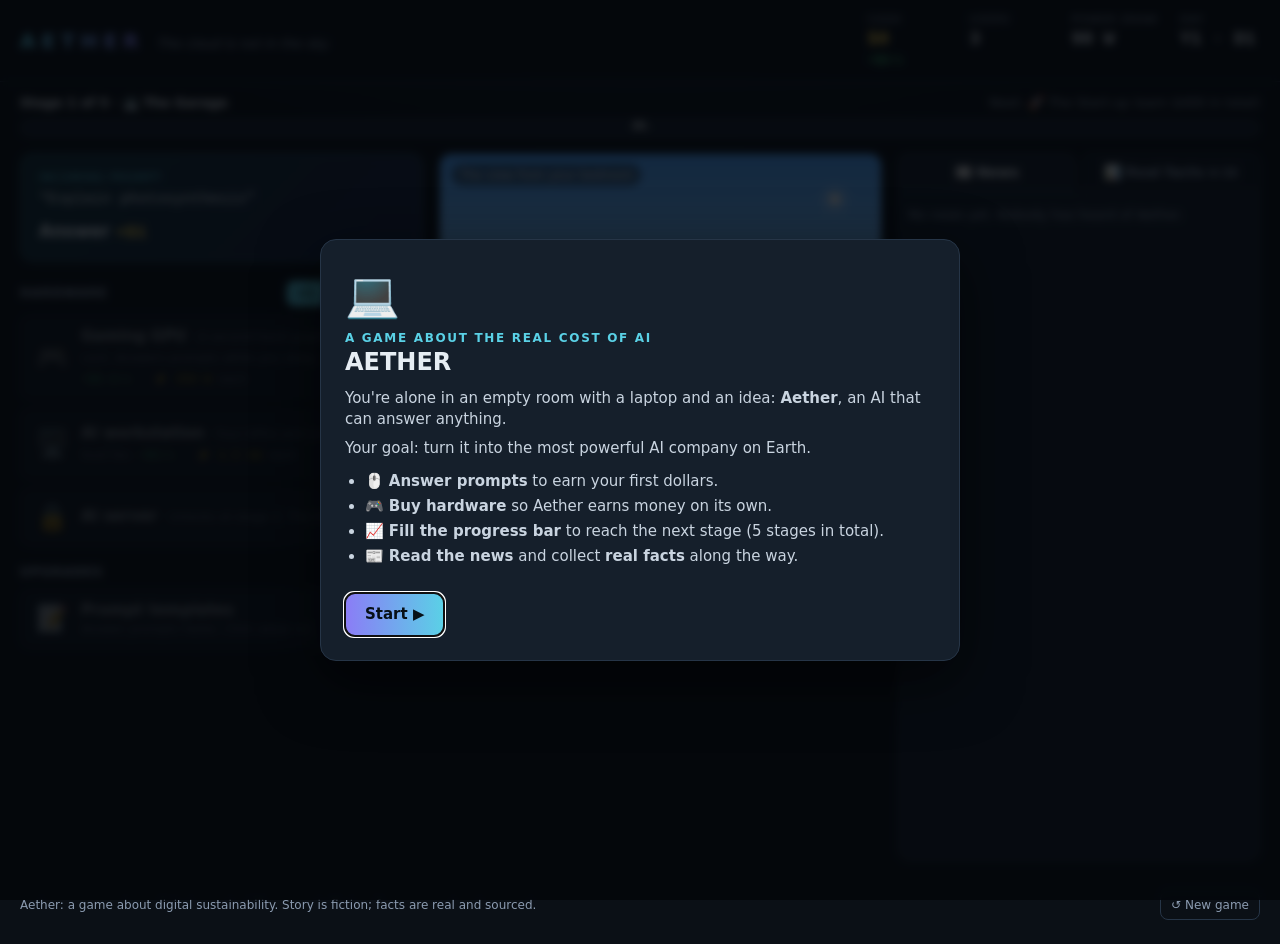
==== index.html @ e2cf1d58 "Build playable Aether v1: idle game with sustainability score, news and real facts - 5 stages with a" ====
<!doctype html>
<html lang="en">
<head>
  <meta charset="utf-8" />
  <meta name="viewport" content="width=device-width, initial-scale=1" />
  <title>Aether</title>
  <meta name="description" content="An idle game about the real environmental cost of AI." />
  <link rel="icon" href="data:image/svg+xml,<svg xmlns='http://www.w3.org/2000/svg' viewBox='0 0 100 100'><text y='.9em' font-size='90'>☁️</text></svg>" />
  <link rel="stylesheet" href="css/style.css" />
</head>
<body>
  <header class="topbar">
    <div class="brand">
      <span class="logo">AETHER</span>
      <span class="tagline">The cloud is not in the sky.</span>
    </div>
    <div class="stats">
      <div class="stat"><span class="label">Cash</span><span class="value" id="cash">$0</span><span class="sub" id="income">+$0/s</span></div>
      <div class="stat"><span class="label">Users</span><span class="value" id="users">0</span></div>
      <div class="stat"><span class="label">Power draw</span><span class="value" id="power">0 W</span></div>
      <div class="stat"><span class="label">Day</span><span class="value" id="day">1</span></div>
    </div>
  </header>

  <section class="progress" aria-label="Progress to next stage">
    <div class="progress-head">
      <span id="stageName">Stage 1 of 5 · The Garage</span>
      <span id="stageNext">Next: The Start-up</span>
    </div>
    <div class="bar"><div class="fill" id="stageBar"></div><span class="pct" id="stagePct">0%</span></div>
  </section>

  <main class="grid">
    <section class="col company" aria-label="Company">
      <button class="click-btn" id="clickBtn">
        <span class="prompt-label">Incoming prompt</span>
        <span class="prompt" id="promptText">“Explain photosynthesis”</span>
        <span class="click-label">Answer <b id="clickVal">+$1</b></span>
      </button>
      <div class="section-row">
        <h2 class="section-title">Hardware</h2>
        <div class="buy-amount" role="group" aria-label="Buy amount">
          <button data-amt="1" class="active">×1</button><button data-amt="10">×10</button><button data-amt="max">Max</button>
        </div>
      </div>
      <div id="gens" class="list"></div>
      <h2 class="section-title">Upgrades</h2>
      <div id="ups" class="list"></div>
    </section>

    <section class="col middle" aria-label="World">
      <div class="scene" id="scene">
        <div class="sky" id="sky"></div>
        <div class="sun" id="sun">☀️</div>
        <div class="smog" id="smog"></div>
        <div class="smoke-layer" id="smoke"></div>
        <div class="ground" id="ground">
          <div class="trees" id="trees"></div>
          <div class="buildings" id="buildings"></div>
        </div>
        <div class="scene-caption" id="sceneCaption">The view from Aether HQ</div>
      </div>

      <div class="card impact-locked" id="impactLocked">
        <div class="locked-title">🌍 Environmental impact</div>
        <div class="locked-text">Not measured. Nobody is asking… yet.</div>
      </div>

      <div class="card sustain hidden" id="sustainCard">
        <div class="sustain-head">
          <div>
            <div class="card-label">Sustainability</div>
            <div class="score"><span id="sScore">50</span><span class="out-of">/100</span> <span class="s-rating" id="sRating">Medium</span></div>
          </div>
          <div class="ending-forecast" id="endingForecast"></div>
        </div>
        <div class="gauge"><div class="gauge-fill" id="sGauge"></div><div class="gauge-mark" style="left:40%"></div><div class="gauge-mark" style="left:70%"></div></div>
        <div class="mult-line" id="sMultLine"></div>

        <div class="card-label spaced">Your footprint since day 1</div>
        <div class="footprint" id="footprint"></div>

        <div class="offsets">
          <button id="offsetBtn" class="small-btn">🏷️ Buy carbon offsets</button>
          <span class="offset-note" id="offsetNote"></span>
        </div>

        <div class="card-label spaced">Your choices</div>
        <ul class="choices" id="choices"><li class="muted">None yet.</li></ul>
      </div>
    </section>

    <section class="col side" aria-label="News and facts">
      <div class="tabs" role="tablist">
        <button class="tab active" data-tab="news" role="tab">📰 News <span class="badge hidden" id="newsBadge"></span></button>
        <button class="tab" data-tab="facts" role="tab">📊 Real facts <span class="count" id="factCount">0/0</span> <span class="badge hidden" id="factBadge"></span></button>
      </div>
      <div class="feed" id="newsList" aria-live="polite"></div>
      <div class="feed hidden" id="factList"></div>
    </section>
  </main>

  <footer class="footer">
    <span>Aether: a game about digital sustainability. Story is fiction; facts are real and sourced.</span>
    <button class="link-btn" id="restartBtn">↺ New game</button>
  </footer>

  <div class="modal hidden" id="modal" role="dialog" aria-modal="true"><div class="modal-card" id="modalCard"></div></div>
  <div class="ending hidden" id="ending"></div>
  <div class="toasts" id="toasts"></div>

  <script src="js/data.js"></script>
  <script src="js/engine.js"></script>
  <script src="js/ui.js"></script>
</body>
</html>
---- css/style.css ----
:root {
  --bg: #0b1016;
  --bg2: #111923;
  --card: #151f2b;
  --card2: #1b2734;
  --line: #263547;
  --text: #e6edf3;
  --muted: #8b9bb0;
  --accent: #5ad1e6;
  --accent2: #8b7cf6;
  --good: #4ade80;
  --warn: #facc15;
  --bad: #f87171;
  --cash: #fcd34d;
  --radius: 12px;
  --mono: ui-monospace, SFMono-Regular, Menlo, Consolas, "Liberation Mono", monospace;
  --sans: system-ui, -apple-system, "Segoe UI", Roboto, "Helvetica Neue", Arial, sans-serif;
}

* { box-sizing: border-box; }
html, body { margin: 0; padding: 0; }
body {
  background: radial-gradient(1200px 600px at 50% -200px, #14212f 0%, var(--bg) 60%) fixed, var(--bg);
  color: var(--text);
  font-family: var(--sans);
  font-size: 15px;
  line-height: 1.4;
  min-height: 100vh;
}
button { font: inherit; color: inherit; cursor: pointer; }
.hidden { display: none !important; }
.muted { color: var(--muted); }

/* ---------- Top bar ---------- */
.topbar {
  display: flex; align-items: center; justify-content: space-between; gap: 16px;
  padding: 12px 20px; border-bottom: 1px solid var(--line);
  background: rgba(11, 16, 22, 0.85); backdrop-filter: blur(6px);
  position: sticky; top: 0; z-index: 10; flex-wrap: wrap;
}
.brand { display: flex; align-items: baseline; gap: 12px; }
.logo { font-weight: 800; letter-spacing: 0.3em; font-size: 20px; background: linear-gradient(90deg, var(--accent), var(--accent2)); -webkit-background-clip: text; background-clip: text; color: transparent; }
.tagline { color: var(--muted); font-size: 13px; font-style: italic; }
.stats { display: flex; gap: 22px; flex-wrap: wrap; }
.stat { display: flex; flex-direction: column; min-width: 80px; }
.stat .label { font-size: 11px; text-transform: uppercase; letter-spacing: 0.08em; color: var(--muted); }
.stat .value { font-family: var(--mono); font-size: 18px; font-weight: 700; }
.stat .sub { font-family: var(--mono); font-size: 12px; color: var(--good); }
#cash { color: var(--cash); }

/* ---------- Progress ---------- */
.progress { padding: 12px 20px 4px; }
.progress-head { display: flex; justify-content: space-between; font-size: 13px; color: var(--muted); margin-bottom: 6px; gap: 12px; }
#stageName { color: var(--text); font-weight: 700; }
.bar { position: relative; height: 18px; background: var(--card); border: 1px solid var(--line); border-radius: 999px; overflow: hidden; }
.bar .fill { height: 100%; width: 0%; background: linear-gradient(90deg, var(--accent2), var(--accent)); transition: width 0.25s linear; box-shadow: 0 0 18px rgba(90, 209, 230, 0.5); }
.bar .pct { position: absolute; inset: 0; display: flex; align-items: center; justify-content: center; font-family: var(--mono); font-size: 12px; font-weight: 700; text-shadow: 0 1px 2px #000; }

/* ---------- Layout ---------- */
.grid { display: grid; grid-template-columns: minmax(300px, 1fr) minmax(320px, 1.1fr) minmax(280px, 0.9fr); gap: 16px; padding: 12px 20px 20px; align-items: start; }
.col { min-width: 0; }
.section-row { display: flex; justify-content: space-between; align-items: center; margin: 18px 0 8px; }
.section-row .section-title { margin: 0; }
.buy-amount { display: flex; border: 1px solid var(--line); border-radius: 8px; overflow: hidden; }
.buy-amount button { background: var(--card); border: none; padding: 4px 10px; font-size: 12px; font-weight: 700; color: var(--muted); }
.buy-amount button + button { border-left: 1px solid var(--line); }
.buy-amount button.active { background: var(--accent); color: #071017; }
.item .qty { font-size: 11px; color: var(--muted); font-family: var(--mono); }
.section-title { font-size: 12px; text-transform: uppercase; letter-spacing: 0.1em; color: var(--muted); margin: 18px 0 8px; font-weight: 700; }

/* ---------- Click button ---------- */
.click-btn {
  width: 100%; display: flex; flex-direction: column; align-items: flex-start; gap: 4px;
  padding: 16px 18px; border-radius: var(--radius); border: 1px solid #2f5d6b;
  background: linear-gradient(135deg, #12313b, #1a2340);
  text-align: left; position: relative; overflow: hidden; user-select: none;
  transition: transform 0.06s ease, box-shadow 0.2s;
  box-shadow: 0 0 0 0 rgba(90, 209, 230, 0.0);
}
.click-btn:hover { box-shadow: 0 0 24px rgba(90, 209, 230, 0.25); }
.click-btn:active { transform: scale(0.98); }
.prompt-label { font-size: 11px; text-transform: uppercase; letter-spacing: 0.1em; color: var(--accent); }
.prompt { font-family: var(--mono); font-size: 15px; min-height: 1.4em; }
.click-label { margin-top: 6px; font-weight: 700; font-size: 17px; }
.click-label b { color: var(--cash); font-family: var(--mono); }
.floater { position: fixed; pointer-events: none; font-family: var(--mono); font-weight: 800; color: var(--cash); animation: floatUp 0.9s ease-out forwards; z-index: 50; text-shadow: 0 2px 4px #000; }
@keyframes floatUp { from { opacity: 1; transform: translateY(0); } to { opacity: 0; transform: translateY(-50px); } }

/* ---------- Shop items ---------- */
.list { display: flex; flex-direction: column; gap: 8px; }
.item {
  display: grid; grid-template-columns: 38px 1fr auto; gap: 10px; align-items: center;
  padding: 10px 12px; border-radius: 10px; border: 1px solid var(--line); background: var(--card);
  text-align: left; width: 100%; transition: border-color 0.15s, background 0.15s, opacity 0.15s;
}
.item:hover:not(:disabled) { border-color: var(--accent); background: var(--card2); }
.item:disabled { cursor: not-allowed; opacity: 0.5; }
.item .icon { font-size: 26px; text-align: center; }
.item .name { font-weight: 700; }
.item .desc { font-size: 12px; color: var(--muted); }
.item .meta { font-size: 12px; font-family: var(--mono); color: var(--muted); margin-top: 2px; }
.item .meta .inc { color: var(--good); }
.item .meta .pow { color: var(--warn); }
.item .right { text-align: right; }
.item .cost { font-family: var(--mono); font-weight: 700; color: var(--cash); white-space: nowrap; }
.item .owned { font-family: var(--mono); font-size: 20px; font-weight: 800; color: var(--text); opacity: 0.8; }
.item.upgrade { border-style: dashed; }
.empty { color: var(--muted); font-size: 13px; padding: 6px 2px; }

/* ---------- Scene ---------- */
.scene { position: relative; height: 230px; border-radius: var(--radius); overflow: hidden; border: 1px solid var(--line); }
.sky { position: absolute; inset: 0; background: linear-gradient(180deg, var(--sky1, #4aa3ff), var(--sky2, #bfe6ff)); transition: background 2s; }
.sun { position: absolute; top: 18px; right: 28px; font-size: 40px; transition: filter 2s, opacity 2s; }
.smog { position: absolute; inset: 0; background: linear-gradient(180deg, rgba(90, 70, 60, 0.0), rgba(120, 90, 60, 0.9)); opacity: 0; transition: opacity 2s; pointer-events: none; }
.ground { position: absolute; left: 0; right: 0; bottom: 0; height: 42%; background: linear-gradient(180deg, var(--ground1, #4c9a4c), var(--ground2, #2f6b35)); transition: background 2s; display: flex; flex-direction: column; justify-content: flex-end; padding: 0 12px 10px; }
.trees { position: absolute; top: -20px; left: 12px; font-size: 26px; letter-spacing: 2px; }
.buildings { display: flex; flex-wrap: wrap; gap: 2px; align-items: flex-end; font-size: 24px; line-height: 1; max-height: 84px; overflow: hidden; justify-content: flex-end; }
.buildings .b { animation: pop 0.3s ease-out; }
@keyframes pop { from { transform: scale(0); } to { transform: scale(1); } }
.scene-caption { position: absolute; top: 10px; left: 12px; font-size: 12px; background: rgba(0, 0, 0, 0.45); padding: 3px 8px; border-radius: 999px; }
.smoke-layer { position: absolute; inset: 0; pointer-events: none; }
.puff { position: absolute; bottom: 30%; font-size: 22px; animation: rise 5s linear forwards; opacity: 0.8; }
@keyframes rise { from { transform: translateY(0) scale(0.8); opacity: 0.8; } to { transform: translateY(-140px) scale(1.8); opacity: 0; } }
.scene.heat { animation: heatPulse 1.2s ease-in-out infinite; }
@keyframes heatPulse { 50% { box-shadow: inset 0 0 60px rgba(255, 80, 0, 0.6); } }

/* ---------- Cards ---------- */
.card { margin-top: 14px; padding: 14px 16px; border-radius: var(--radius); background: var(--card); border: 1px solid var(--line); }
.card-label { font-size: 11px; text-transform: uppercase; letter-spacing: 0.1em; color: var(--muted); font-weight: 700; }
.card-label.spaced { margin-top: 16px; margin-bottom: 8px; }
.impact-locked { opacity: 0.6; border-style: dashed; text-align: center; }
.locked-title { font-weight: 700; }
.locked-text { font-size: 13px; color: var(--muted); margin-top: 2px; }

.sustain { animation: reveal 0.8s ease-out; }
@keyframes reveal { from { transform: scale(0.95); opacity: 0; box-shadow: 0 0 0 4px var(--warn); } to { transform: scale(1); opacity: 1; } }
.sustain-head { display: flex; justify-content: space-between; align-items: flex-start; gap: 10px; }
.score { font-family: var(--mono); font-size: 34px; font-weight: 800; line-height: 1.1; }
.out-of { font-size: 16px; color: var(--muted); }
.s-rating { font-family: var(--sans); font-size: 13px; font-weight: 700; padding: 2px 8px; border-radius: 999px; vertical-align: middle; }
.ending-forecast { font-size: 12px; text-align: right; color: var(--muted); max-width: 150px; }
.ending-forecast b { display: block; font-size: 14px; color: var(--text); }
.gauge { position: relative; height: 10px; margin-top: 8px; }
.gauge::before { content: ""; position: absolute; inset: 0; border-radius: 999px; background: linear-gradient(90deg, var(--bad) 0%, var(--bad) 40%, var(--warn) 40%, var(--warn) 70%, var(--good) 70%); opacity: 0.35; }
.gauge-fill { position: absolute; top: -4px; width: 4px; height: 18px; border-radius: 2px; background: #fff; box-shadow: 0 0 8px #fff; transition: left 0.5s; }
.gauge-mark { position: absolute; top: 0; bottom: 0; width: 1px; background: rgba(255, 255, 255, 0.4); }
.mult-line { margin-top: 10px; font-size: 13px; color: var(--muted); }
.mult-line b { font-family: var(--mono); color: var(--text); }

.footprint { display: grid; grid-template-columns: 1fr 1fr; gap: 8px; }
.fp { background: var(--bg2); border: 1px solid var(--line); border-radius: 10px; padding: 8px 10px; }
.fp .fp-label { font-size: 12px; color: var(--muted); }
.fp .fp-value { font-family: var(--mono); font-weight: 700; font-size: 15px; }
.fp .fp-eq { font-size: 11.5px; color: var(--accent); margin-top: 2px; }
.offsets { display: flex; align-items: center; gap: 10px; margin-top: 12px; flex-wrap: wrap; }
.small-btn { padding: 7px 12px; border-radius: 8px; border: 1px solid var(--line); background: var(--card2); font-size: 13px; }
.small-btn:hover:not(:disabled) { border-color: var(--accent); }
.small-btn:disabled { opacity: 0.5; cursor: not-allowed; }
.offset-note { font-size: 12px; color: var(--muted); }
.choices { list-style: none; padding: 0; margin: 0; display: flex; flex-direction: column; gap: 6px; font-size: 13px; }
.choices li { display: flex; justify-content: space-between; gap: 10px; }
.chip { font-family: var(--mono); font-size: 12px; padding: 1px 7px; border-radius: 999px; white-space: nowrap; font-weight: 700; }
.chip.pos { background: rgba(74, 222, 128, 0.15); color: var(--good); }
.chip.neg { background: rgba(248, 113, 113, 0.15); color: var(--bad); }
.chip.neu { background: rgba(139, 155, 176, 0.15); color: var(--muted); }
.chip.cash { background: rgba(252, 211, 77, 0.12); color: var(--cash); }

/* ---------- Side: news & facts ---------- */
.tabs { display: flex; gap: 6px; }
.tab { flex: 1; padding: 9px 10px; border-radius: 10px 10px 0 0; border: 1px solid var(--line); border-bottom: none; background: var(--bg2); color: var(--muted); font-weight: 700; font-size: 14px; }
.tab.active { background: var(--card); color: var(--text); }
.badge { display: inline-block; min-width: 18px; padding: 0 5px; border-radius: 999px; background: var(--bad); color: #fff; font-size: 11px; text-align: center; }
.count { font-family: var(--mono); font-size: 12px; color: var(--muted); }
.feed { background: var(--card); border: 1px solid var(--line); border-radius: 0 0 var(--radius) var(--radius); height: calc(100vh - 230px); min-height: 420px; overflow-y: auto; padding: 8px; }
.news-item { padding: 9px 10px; border-bottom: 1px solid var(--line); font-size: 13.5px; animation: slideIn 0.4s ease-out; }
.news-item:last-child { border-bottom: none; }
.news-item .when { font-family: var(--mono); font-size: 11px; color: var(--muted); display: block; margin-bottom: 2px; }
.news-item.bad { border-left: 3px solid var(--bad); }
.news-item.good { border-left: 3px solid var(--good); }
.news-item.milestone { border-left: 3px solid var(--accent); font-weight: 700; }
@keyframes slideIn { from { opacity: 0; transform: translateX(10px); } to { opacity: 1; transform: none; } }
.fact { padding: 10px; border-radius: 10px; background: var(--bg2); border: 1px solid var(--line); margin-bottom: 8px; font-size: 13.5px; }
.fact .fact-title { font-weight: 800; margin-bottom: 4px; }
.fact .fact-src { font-size: 11.5px; color: var(--muted); margin-top: 6px; }
.fact a { color: var(--accent); }
.fact.locked { opacity: 0.4; text-align: center; font-size: 12px; border-style: dashed; }

/* ---------- Footer ---------- */
.footer { display: flex; justify-content: space-between; align-items: center; gap: 12px; padding: 10px 20px 24px; color: var(--muted); font-size: 12px; flex-wrap: wrap; }
.link-btn { background: none; border: 1px solid var(--line); border-radius: 8px; padding: 5px 10px; color: var(--muted); font-size: 12px; }
.link-btn:hover { color: var(--text); border-color: var(--accent); }

/* ---------- Modal ---------- */
.modal { position: fixed; inset: 0; background: rgba(3, 6, 10, 0.78); backdrop-filter: blur(4px); display: flex; align-items: center; justify-content: center; z-index: 100; padding: 16px; }
.modal-card { width: min(640px, 100%); max-height: 92vh; overflow-y: auto; background: var(--card); border: 1px solid var(--line); border-radius: 16px; padding: 24px; box-shadow: 0 20px 60px rgba(0, 0, 0, 0.6); animation: modalIn 0.25s ease-out; }
@keyframes modalIn { from { transform: translateY(16px) scale(0.98); opacity: 0; } to { transform: none; opacity: 1; } }
.modal-card h2 { margin: 0 0 8px; font-size: 24px; }
.modal-card p { color: #c9d4e0; margin: 8px 0; }
.modal-kicker { font-size: 12px; text-transform: uppercase; letter-spacing: 0.14em; color: var(--accent); font-weight: 800; }
.modal-icon { font-size: 44px; margin-bottom: 4px; }
.modal-card.alert { border-color: var(--bad); box-shadow: 0 0 0 2px rgba(248, 113, 113, 0.3), 0 20px 60px rgba(0, 0, 0, 0.6); }
.modal-card.alert .modal-kicker { color: var(--bad); }
.btn { display: inline-block; padding: 11px 20px; border-radius: 10px; border: none; background: linear-gradient(90deg, var(--accent2), var(--accent)); color: #071017; font-weight: 800; font-size: 15px; margin-top: 14px; }
.btn:hover { filter: brightness(1.1); }
.btn.secondary { background: var(--card2); color: var(--text); border: 1px solid var(--line); }
.howto { margin: 12px 0; padding-left: 20px; color: #c9d4e0; }
.howto li { margin: 4px 0; }
.factbox { margin: 14px 0; padding: 12px 14px; border-radius: 10px; background: rgba(90, 209, 230, 0.08); border: 1px solid rgba(90, 209, 230, 0.35); font-size: 14px; }
.factbox .fb-title { font-weight: 800; color: var(--accent); margin-bottom: 4px; }
.factbox .fb-src { font-size: 12px; color: var(--muted); margin-top: 6px; }
.factbox a { color: var(--accent); }
.options { display: flex; flex-direction: column; gap: 10px; margin-top: 14px; }
.option { text-align: left; padding: 12px 14px; border-radius: 12px; border: 1px solid var(--line); background: var(--bg2); transition: border-color 0.15s, transform 0.1s; }
.option:hover { border-color: var(--accent); transform: translateX(3px); }
.option .opt-label { font-weight: 800; font-size: 15px; }
.option .opt-detail { font-size: 13px; color: var(--muted); margin: 3px 0 6px; }
.option .opt-chips { display: flex; gap: 6px; flex-wrap: wrap; }
.hint { font-size: 12.5px; color: var(--muted); margin-top: 10px; }
.big-number { font-family: var(--mono); font-size: 34px; font-weight: 800; color: var(--bad); }
.mini-fp { display: grid; grid-template-columns: repeat(2, 1fr); gap: 8px; margin: 10px 0; }
.mini-fp div { background: var(--bg2); border-radius: 8px; padding: 8px 10px; font-size: 13px; }
.mini-fp b { font-family: var(--mono); display: block; font-size: 15px; }

/* ---------- Toasts ---------- */
.toasts { position: fixed; left: 50%; transform: translateX(-50%); bottom: 16px; display: flex; flex-direction: column; gap: 10px; z-index: 90; max-width: min(420px, calc(100vw - 32px)); }
.toast { background: var(--card2); border: 1px solid var(--line); border-left: 4px solid var(--accent); border-radius: 10px; padding: 10px 14px; font-size: 13.5px; box-shadow: 0 10px 30px rgba(0, 0, 0, 0.5); animation: toastIn 0.35s ease-out; cursor: pointer; }
.toast.bad { border-left-color: var(--bad); }
.toast.good { border-left-color: var(--good); }
.toast .t-kicker { font-size: 11px; text-transform: uppercase; letter-spacing: 0.1em; color: var(--accent); font-weight: 800; }
.toast .t-title { font-weight: 800; margin: 2px 0; }
.toast .t-src { font-size: 11px; color: var(--muted); margin-top: 4px; }
.toast.out { animation: toastOut 0.3s ease-in forwards; }
@keyframes toastIn { from { transform: translateX(-30px); opacity: 0; } to { transform: none; opacity: 1; } }
@keyframes toastOut { to { transform: translateX(-30px); opacity: 0; } }

/* ---------- Ending ---------- */
.ending { position: fixed; inset: 0; z-index: 200; overflow-y: auto; background: #000; color: var(--text); padding: 40px 16px 60px; }
.ending.good { background: radial-gradient(900px 500px at 50% 0%, #12391f, #050b07 70%); }
.ending.mid { background: radial-gradient(900px 500px at 50% 0%, #3a2f1c, #0a0805 70%); }
.ending.bad { background: #000; }
.ending-inner { max-width: 760px; margin: 0 auto; }
.ending-icon { font-size: 56px; text-align: center; }
.ending h1 { text-align: center; font-size: 40px; margin: 6px 0 24px; letter-spacing: 0.04em; }
.story p { font-size: 18px; line-height: 1.6; opacity: 0; animation: fadeIn 1s ease-out forwards; }
.story code { font-family: var(--mono); color: var(--accent); font-size: 20px; }
.ending-note { text-align: center; color: var(--muted); font-style: italic; margin: 26px 0; opacity: 0; animation: fadeIn 1s ease-out forwards; }
@keyframes fadeIn { to { opacity: 1; } }
.ending-section { margin-top: 30px; opacity: 0; animation: fadeIn 1s ease-out forwards; }
.ending-section h2 { font-size: 14px; text-transform: uppercase; letter-spacing: 0.12em; color: var(--accent); border-bottom: 1px solid var(--line); padding-bottom: 6px; }
.end-fp { display: grid; grid-template-columns: 1fr 1fr; gap: 10px; }
.end-fp .fp { background: rgba(255, 255, 255, 0.04); }
.end-fp .fp-value { font-size: 20px; }
.takeaways { list-style: none; padding: 0; margin: 0; display: flex; flex-direction: column; gap: 10px; }
.takeaways li { display: grid; grid-template-columns: 34px 1fr; gap: 8px; background: rgba(255, 255, 255, 0.04); border: 1px solid var(--line); border-radius: 10px; padding: 10px 12px; font-size: 15px; }
.takeaways .ta-icon { font-size: 22px; }
.takeaways .ta-src { display: block; font-size: 12px; color: var(--muted); margin-top: 3px; }
.ending .btn { display: block; margin: 30px auto 0; }
.ending .btn.fade { opacity: 0; animation: fadeIn 0.8s ease-out forwards; }
.ending.skip .story p, .ending.skip .ending-note, .ending.skip .ending-section, .ending.skip .btn.fade { animation-delay: 0s !important; animation-duration: 0.2s; }
.ending.skip .skip-hint { display: none; }
.ending .choices li { padding: 6px 0; border-bottom: 1px solid var(--line); }

/* ---------- Responsive ---------- */
@media (max-width: 1150px) {
  .grid { grid-template-columns: 1fr 1fr; }
  .side { grid-column: 1 / -1; }
  .feed { height: 360px; min-height: 0; }
}
@media (max-width: 760px) {
  body { font-size: 14px; }
  .topbar { padding: 10px 16px; }
  .tagline { display: none; }
  .stats { gap: 14px; width: 100%; justify-content: space-between; }
  .stat { min-width: 0; }
  .stat .value { font-size: 15px; }
  .progress, .grid { padding-left: 16px; padding-right: 16px; }
  .grid { grid-template-columns: 1fr; }
  .footprint, .end-fp, .mini-fp { grid-template-columns: 1fr; }
  .ending h1 { font-size: 30px; }
  .progress-head { flex-direction: column; gap: 2px; }
  .toasts { left: 8px; right: 8px; bottom: 8px; transform: none; max-width: none; }
  .toast { font-size: 12.5px; padding: 8px 12px; }
  .story p { font-size: 16px; }
}
@media (prefers-reduced-motion: reduce) {
  *, *::before, *::after { animation-duration: 0.01ms !important; animation-iteration-count: 1 !important; transition-duration: 0.01ms !important; }
  .story p, .ending-note, .ending-section, .ending .btn.fade { opacity: 1; }
}
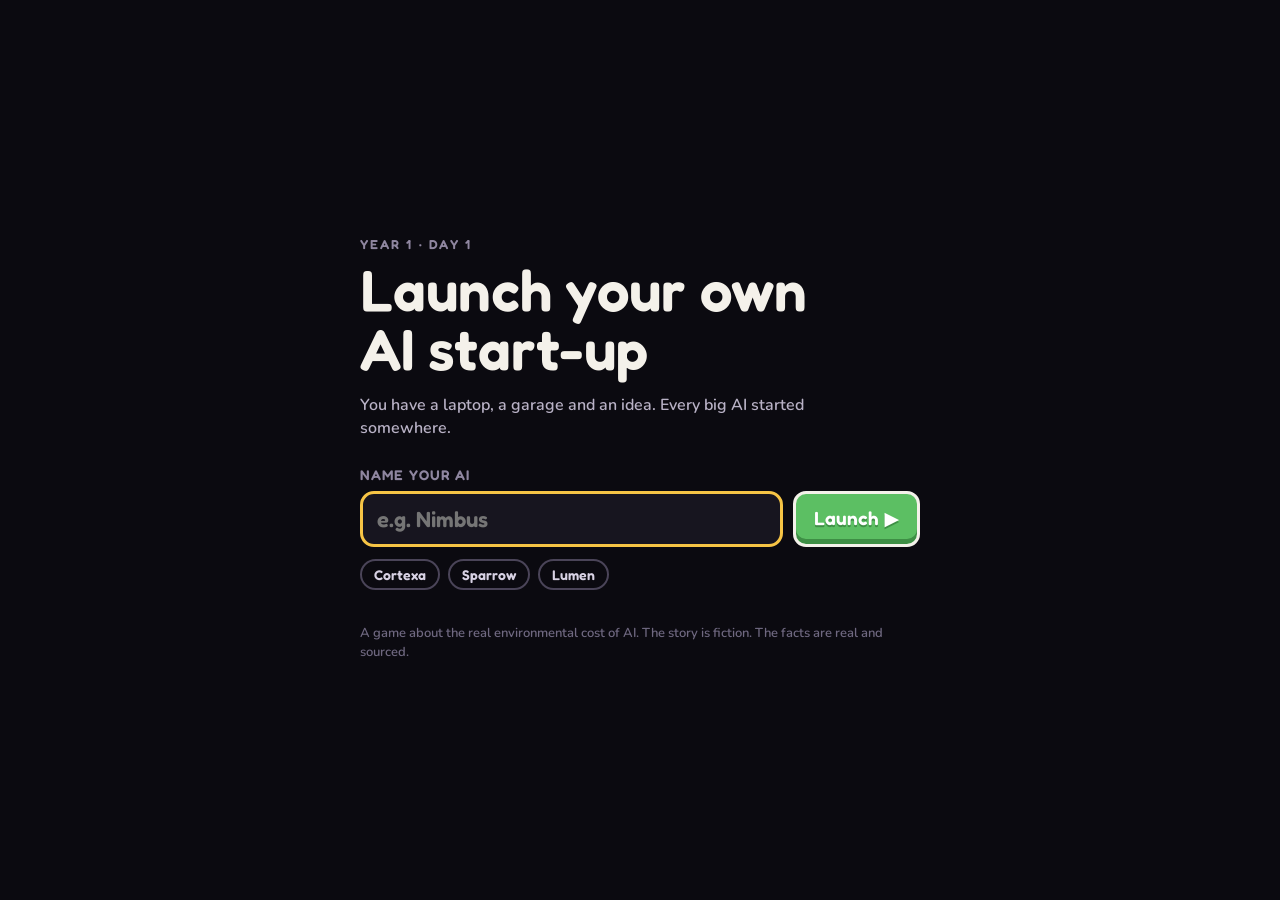
==== commit 97e4b2e2: "Rebuild the game: named start-up, ranking intro, five illustrated places, green upgrades, goals, bad" ====
--- a/index.html
+++ b/index.html
@@ -2,115 +2,97 @@
 <html lang="en">
 <head>
   <meta charset="utf-8" />
-  <meta name="viewport" content="width=device-width, initial-scale=1" />
-  <title>Aether</title>
+  <meta name="viewport" content="width=device-width, initial-scale=1, viewport-fit=cover" />
+  <title>Launch Your AI</title>
   <meta name="description" content="An idle game about the real environmental cost of AI." />
-  <link rel="icon" href="data:image/svg+xml,<svg xmlns='http://www.w3.org/2000/svg' viewBox='0 0 100 100'><text y='.9em' font-size='90'>☁️</text></svg>" />
+  <link rel="preconnect" href="https://fonts.googleapis.com" />
+  <link rel="preconnect" href="https://fonts.gstatic.com" crossorigin />
+  <link rel="stylesheet" href="https://fonts.googleapis.com/css2?family=Fredoka:wght@500;600;700&family=Nunito:wght@600;700;800&display=swap" />
   <link rel="stylesheet" href="css/style.css" />
+  <link rel="stylesheet" href="css/screens.css" />
 </head>
 <body>
-  <header class="topbar">
-    <div class="brand">
-      <span class="logo">AETHER</span>
-      <span class="tagline">The cloud is not in the sky.</span>
+  <div class="start" id="start">
+    <div class="start-inner">
+      <p class="start-kicker">Year 1 · Day 1</p>
+      <h1 class="start-title">Launch your own<br />AI start-up</h1>
+      <p class="start-sub">You have a laptop, a garage and an idea. Every big AI started somewhere.</p>
+      <form id="startForm" autocomplete="off">
+        <label for="nameInput">Name your AI</label>
+        <div class="start-row">
+          <input id="nameInput" maxlength="16" placeholder="e.g. Nimbus" />
+          <button class="buy" type="submit">Launch ▶</button>
+        </div>
+        <div class="suggest" id="suggest"></div>
+      </form>
+      <button class="continue" id="continueBtn" hidden></button>
+      <p class="start-foot">A game about the real environmental cost of AI. The story is fiction. The facts are real and sourced.</p>
     </div>
-    <div class="stats">
-      <div class="stat"><span class="label">Cash</span><span class="value" id="cash">$0</span><span class="sub" id="income">+$0/s</span></div>
-      <div class="stat"><span class="label">Users</span><span class="value" id="users">0</span></div>
-      <div class="stat"><span class="label">Power draw</span><span class="value" id="power">0 W</span></div>
-      <div class="stat"><span class="label">Day</span><span class="value" id="day">1</span></div>
+  </div>
+
+  <div class="intro hidden" id="intro">
+    <div class="intro-frame" id="introFrame">
+      <div class="intro-head"><span>World AI ranking</span><span>Users</span></div>
+      <div class="intro-window"><div class="intro-list" id="introList"></div></div>
     </div>
-  </header>
+    <p class="intro-caption" id="introCaption"></p>
+  </div>
 
-  <section class="progress" aria-label="Progress to next stage">
-    <div class="progress-head">
-      <span id="stageName">Stage 1 of 5 · The Garage</span>
-      <span id="stageNext">Next: The Start-up</span>
-    </div>
-    <div class="bar"><div class="fill" id="stageBar"></div><span class="pct" id="stagePct">0%</span></div>
-  </section>
+  <div class="app" id="app" hidden>
+    <header class="hud">
+      <div class="chips">
+        <div class="chip"><span class="ico" style="background:var(--mint-soft)" data-icon="cash"></span><span><b id="cash">$0</b><small id="rate">+$0/s</small></span></div>
+        <div class="chip"><span class="ico" style="background:var(--blue-soft)" data-icon="users"></span><span><b id="users">0</b><small>users</small></span></div>
+        <div class="chip"><span class="ico" style="background:var(--gold-soft)" data-icon="bolt"></span><span><b id="power">0 W</b><small>power draw</small></span></div>
+      </div>
+      <div class="stagecard">
+        <div class="row"><h1 id="stageName">The Garage</h1><span class="step" id="stageStep">Stage 1 of 5</span></div>
+        <div class="bar"><span id="stageBar"></span><em id="stageLabel"></em></div>
+        <button class="buy gold move-btn" id="moveBtn">Move on →</button>
+      </div>
+      <div class="chip"><span class="ico" style="background:#fff" data-icon="clock"></span><span><b id="day">Day 1</b><small id="year">Year 1</small></span></div>
+    </header>
 
-  <main class="grid">
-    <section class="col company" aria-label="Company">
-      <button class="click-btn" id="clickBtn">
-        <span class="prompt-label">Incoming prompt</span>
-        <span class="prompt" id="promptText">“Explain photosynthesis”</span>
-        <span class="click-label">Answer <b id="clickVal">+$1</b></span>
-      </button>
-      <div class="section-row">
-        <h2 class="section-title">Hardware</h2>
-        <div class="buy-amount" role="group" aria-label="Buy amount">
-          <button data-amt="1" class="active">×1</button><button data-amt="10">×10</button><button data-amt="max">Max</button>
+    <aside class="left" aria-label="Ranking, goal and sustainability">
+      <article class="card rank-card" id="rankCard"></article>
+      <article class="card goal" id="goal"></article>
+      <article class="card sus" id="sus"></article>
+    </aside>
+
+    <section class="play" aria-label="Your company">
+      <div class="stage" id="stage">
+        <svg class="scene" id="scene" viewBox="0 0 960 690" role="img" aria-label="Your company and the world around it"></svg>
+        <button class="bubble" id="bubble">
+          <span class="bubble-label">Incoming prompt</span>
+          <span class="bubble-text" id="promptText"></span>
+          <span class="bubble-cta">Tap to answer <b id="clickVal">+$1</b></span>
+        </button>
+        <div class="ticker" aria-label="News">
+          <span class="ticker-tag">NEWS</span>
+          <div class="ticker-track"><p id="tickerText"></p></div>
         </div>
-      </div>
-      <div id="gens" class="list"></div>
-      <h2 class="section-title">Upgrades</h2>
-      <div id="ups" class="list"></div>
-    </section>
-
-    <section class="col middle" aria-label="World">
-      <div class="scene" id="scene">
-        <div class="sky" id="sky"></div>
-        <div class="sun" id="sun">☀️</div>
-        <div class="smog" id="smog"></div>
-        <div class="smoke-layer" id="smoke"></div>
-        <div class="ground" id="ground">
-          <div class="trees" id="trees"></div>
-          <div class="buildings" id="buildings"></div>
-        </div>
-        <div class="scene-caption" id="sceneCaption">The view from Aether HQ</div>
-      </div>
-
-      <div class="card impact-locked" id="impactLocked">
-        <div class="locked-title">🌍 Environmental impact</div>
-        <div class="locked-text">Not measured. Nobody is asking… yet.</div>
-      </div>
-
-      <div class="card sustain hidden" id="sustainCard">
-        <div class="sustain-head">
-          <div>
-            <div class="card-label">Sustainability</div>
-            <div class="score"><span id="sScore">50</span><span class="out-of">/100</span> <span class="s-rating" id="sRating">Medium</span></div>
-          </div>
-          <div class="ending-forecast" id="endingForecast"></div>
-        </div>
-        <div class="gauge"><div class="gauge-fill" id="sGauge"></div><div class="gauge-mark" style="left:40%"></div><div class="gauge-mark" style="left:70%"></div></div>
-        <div class="mult-line" id="sMultLine"></div>
-
-        <div class="card-label spaced">Your footprint since day 1</div>
-        <div class="footprint" id="footprint"></div>
-
-        <div class="offsets">
-          <button id="offsetBtn" class="small-btn">🏷️ Buy carbon offsets</button>
-          <span class="offset-note" id="offsetNote"></span>
-        </div>
-
-        <div class="card-label spaced">Your choices</div>
-        <ul class="choices" id="choices"><li class="muted">None yet.</li></ul>
       </div>
     </section>
 
-    <section class="col side" aria-label="News and facts">
-      <div class="tabs" role="tablist">
-        <button class="tab active" data-tab="news" role="tab">📰 News <span class="badge hidden" id="newsBadge"></span></button>
-        <button class="tab" data-tab="facts" role="tab">📊 Real facts <span class="count" id="factCount">0/0</span> <span class="badge hidden" id="factBadge"></span></button>
-      </div>
-      <div class="feed" id="newsList" aria-live="polite"></div>
-      <div class="feed hidden" id="factList"></div>
-    </section>
-  </main>
+    <aside class="shop" aria-label="Shop">
+      <nav class="tabs" id="tabs" role="tablist"></nav>
+      <div class="panel" id="panel"></div>
+    </aside>
+  </div>
 
-  <footer class="footer">
-    <span>Aether: a game about digital sustainability. Story is fiction; facts are real and sourced.</span>
-    <button class="link-btn" id="restartBtn">↺ New game</button>
-  </footer>
-
-  <div class="modal hidden" id="modal" role="dialog" aria-modal="true"><div class="modal-card" id="modalCard"></div></div>
+  <div class="modal hidden" id="modal" role="dialog" aria-modal="true"><div class="modal-card card" id="modalCard"></div></div>
   <div class="ending hidden" id="ending"></div>
-  <div class="toasts" id="toasts"></div>
+  <div class="toasts" id="toasts" aria-live="polite"></div>
 
   <script src="js/data.js"></script>
+  <script src="js/content.js"></script>
   <script src="js/engine.js"></script>
+  <script src="js/art.js"></script>
+  <script src="js/scenes/garage.js"></script>
+  <script src="js/scenes/office.js"></script>
+  <script src="js/scenes/datacenter.js"></script>
+  <script src="js/scenes/world.js"></script>
   <script src="js/ui.js"></script>
+  <script src="js/screens.js"></script>
 </body>
 </html>
--- a/css/style.css
+++ b/css/style.css
@@ -1,288 +1,253 @@
+/* Layout: the scene (garage → office → data centre → campus → planet) fills the centre; resource chips across the top,
+   shop docked on the right, goal cards in the stage's empty sky. Sticker UI: flat fills, ink outlines,
+   hard drop shadows, no gradients. One deliberate light look (no dark theme). */
 :root {
-  --bg: #0b1016;
-  --bg2: #111923;
-  --card: #151f2b;
-  --card2: #1b2734;
-  --line: #263547;
-  --text: #e6edf3;
-  --muted: #8b9bb0;
-  --accent: #5ad1e6;
-  --accent2: #8b7cf6;
-  --good: #4ade80;
-  --warn: #facc15;
-  --bad: #f87171;
-  --cash: #fcd34d;
-  --radius: 12px;
-  --mono: ui-monospace, SFMono-Regular, Menlo, Consolas, "Liberation Mono", monospace;
-  --sans: system-ui, -apple-system, "Segoe UI", Roboto, "Helvetica Neue", Arial, sans-serif;
+  color-scheme: light;
+  --ink: #2b2433;
+  --paper: #fffaf0;
+  --sand: #f1e7d4;
+  --sky: #bde3f1;
+  --go: #5cbf63;
+  --go-dark: #3e8f45;
+  --gold: #f6c445;
+  --gold-dark: #c99722;
+  --coral: #ef7c64;
+  --coral-dark: #c4573f;
+  --blue: #5b8ef0;
+  --blue-soft: #dce7ff;
+  --violet: #9a7de2;
+  --mint-soft: #dff3df;
+  --gold-soft: #fff0c4;
+  --grey: #cbc5d0;
+  --grey-dark: #a59eac;
+  --muted: #6c6375;
+  --display: "Fredoka", "Trebuchet MS", "Segoe UI", system-ui, sans-serif;
+  --body: "Nunito", "Segoe UI", system-ui, sans-serif;
 }
-
 * { box-sizing: border-box; }
-html, body { margin: 0; padding: 0; }
-body {
-  background: radial-gradient(1200px 600px at 50% -200px, #14212f 0%, var(--bg) 60%) fixed, var(--bg);
-  color: var(--text);
-  font-family: var(--sans);
-  font-size: 15px;
-  line-height: 1.4;
-  min-height: 100vh;
+html { background: var(--sky); }
+body { margin: 0; background: var(--sky); color: var(--ink); font: 600 15px/1.45 var(--body);
+  padding-left: max(16px, env(safe-area-inset-left, 0px)); padding-right: max(16px, env(safe-area-inset-right, 0px)); padding-block: 14px 44px; }
+button { font: inherit; color: inherit; cursor: pointer; }
+:focus-visible { outline: 3px dashed var(--ink); outline-offset: 3px; }
+h1, h2, h3 { text-wrap: balance; }
+svg.i { stroke: var(--ink); stroke-width: 2; stroke-linejoin: round; stroke-linecap: round; }
+.ns * { vector-effect: non-scaling-stroke; }
+
+.app { max-width: 1500px; margin: 0 auto; display: grid; grid-template-columns: 280px minmax(0, 1fr) 400px;
+  grid-template-areas: "hud hud hud" "left play shop"; gap: 14px 18px; align-items: start; }
+.app[hidden] { display: none; }
+
+/* HUD */
+.hud { grid-area: hud; display: flex; align-items: center; justify-content: space-between; gap: 12px; flex-wrap: wrap; }
+.chips { display: flex; gap: 10px; flex-wrap: wrap; }
+.chip { display: inline-flex; align-items: center; gap: 8px; background: var(--paper); border: 3px solid var(--ink);
+  border-radius: 999px; padding: 4px 16px 4px 4px; box-shadow: 0 3px 0 var(--ink); }
+.ico { width: 36px; height: 36px; border-radius: 50%; border: 2.5px solid var(--ink); display: grid; place-items: center; flex: none; }
+.ico svg { width: 22px; height: 22px; }
+.chip b { display: block; font: 600 19px/1.05 var(--display); font-variant-numeric: tabular-nums; }
+.chip small { display: block; font-size: 11.5px; line-height: 1.2; color: var(--muted); font-weight: 800; }
+.stagecard { flex: 1 1 320px; max-width: 560px; background: var(--paper); border: 3px solid var(--ink); border-radius: 18px;
+  box-shadow: 0 4px 0 var(--ink); padding: 8px 14px 10px; }
+.stagecard .row { display: flex; justify-content: space-between; align-items: baseline; gap: 10px; }
+.stagecard h1 { margin: 0; font: 600 25px/1.1 var(--display); }
+.step { font-size: 11.5px; font-weight: 800; letter-spacing: .08em; text-transform: uppercase; color: var(--muted); }
+.bar { position: relative; height: 26px; margin-top: 6px; border: 3px solid var(--ink); border-radius: 999px; background: var(--sand); overflow: hidden; }
+.bar > span { position: absolute; inset: 0 auto 0 0; background: var(--gold); border-right: 3px solid var(--ink); transition: width .3s; }
+.bar > span::after { content: ""; position: absolute; left: 8px; right: 8px; top: 3px; height: 5px; border-radius: 5px; background: #fff; opacity: .55; }
+.bar em { position: absolute; inset: 0; display: grid; place-items: center; font: 600 13.5px/1 var(--display); font-style: normal; }
+.move-btn { display: none; width: 100%; margin-top: 8px; }
+.move-btn.show { display: block; }
+
+/* Stage */
+.play { grid-area: play; position: relative; min-width: 0; }
+.stage { position: relative; width: 100%; aspect-ratio: 960 / 690; }
+.scene { position: absolute; inset: 0; width: 100%; height: 100%; display: block; }
+.bubble { position: absolute; transform: translate(-26%, -100%); display: grid; gap: 2px; max-width: min(270px, 34%);
+  padding: 8px 14px 10px; background: #fff; border: 3px solid var(--ink); border-radius: 18px; box-shadow: 0 4px 0 var(--ink);
+  text-align: left; animation: nudge 2.4s ease-in-out infinite; }
+.bubble::after { content: ""; position: absolute; left: 24%; bottom: -11px; width: 18px; height: 18px; background: #fff;
+  border-right: 3px solid var(--ink); border-bottom: 3px solid var(--ink); transform: rotate(45deg); }
+.bubble:active { scale: .97; }
+.bubble-label { font-size: 11px; font-weight: 800; letter-spacing: .08em; text-transform: uppercase; color: var(--coral-dark); }
+.bubble-text { font: 600 16px/1.2 var(--display); }
+.bubble-cta { font-size: 12.5px; font-weight: 800; color: var(--muted); }
+.bubble-cta b { color: var(--go-dark); }
+@keyframes nudge { 0%, 100% { translate: 0 0; } 50% { translate: 0 -5px; } }
+.floater { position: absolute; pointer-events: none; z-index: 5; font: 700 22px/1 var(--display); color: var(--go);
+  text-shadow: 2px 0 var(--ink), -2px 0 var(--ink), 0 2px var(--ink), 0 -2px var(--ink), 2px 2px var(--ink), -2px 2px var(--ink), 0 4px var(--ink);
+  animation: rise .9s ease-out forwards; }
+@keyframes rise { from { opacity: 1; translate: -50% 0; } to { opacity: 0; translate: -50% -56px; } }
+.ticker { position: absolute; left: 3%; right: 3%; bottom: 1.2%; height: 40px; display: flex; align-items: center; overflow: hidden;
+  background: var(--paper); border: 3px solid var(--ink); border-radius: 999px; box-shadow: 0 3px 0 var(--ink); }
+.ticker-tag { align-self: stretch; display: grid; place-items: center; padding: 0 14px; background: var(--coral); color: #fff;
+  border-right: 3px solid var(--ink); font: 600 14px/1 var(--display); letter-spacing: .08em; }
+.ticker-track { flex: 1; overflow: hidden; white-space: nowrap; }
+.ticker-track p { display: inline-block; margin: 0; font-size: 14px; animation: tick 40s linear infinite; }
+@keyframes tick { to { transform: translateX(-50%); } }
+
+/* Cards & goal */
+.card { background: var(--paper); border: 3px solid var(--ink); border-radius: 18px; box-shadow: 0 4px 0 var(--ink); }
+.side-cards { position: absolute; left: 0; top: 1%; width: 22%; min-width: 200px; display: grid; gap: 10px; }
+.goal { padding: 10px 12px 12px; }
+.goal.done { background: var(--mint-soft); }
+.goal-top { display: flex; justify-content: space-between; align-items: center; gap: 8px; }
+.tag { font: 600 12px/1 var(--display); letter-spacing: .08em; text-transform: uppercase; padding: 5px 9px; border: 2.5px solid var(--ink); border-radius: 9px; background: var(--gold); }
+.goal-reward { font-size: 12.5px; font-weight: 800; color: var(--muted); }
+.goal-reward b { color: var(--go-dark); }
+.goal h3 { margin: 8px 0 6px; font: 600 17px/1.2 var(--display); }
+.goal .buy { width: 100%; }
+.impact { display: flex; gap: 10px; align-items: center; padding: 10px 12px; background: #f6f1f8; border-style: dashed; box-shadow: none; }
+.impact .ico { background: #fff; }
+.impact h3 { margin: 0; font: 600 15px/1.2 var(--display); }
+.impact p { margin: 2px 0 0; font-size: 12.5px; color: var(--muted); }
+.mini { position: relative; flex: 1; height: 18px; border: 2.5px solid var(--ink); border-radius: 999px; background: var(--sand); overflow: hidden; }
+.mini > span { position: absolute; inset: 0 auto 0 0; background: var(--gold); transition: width .3s; }
+.mini em { position: absolute; inset: 0; display: grid; place-items: center; font: 600 11.5px/1 var(--display); font-style: normal; }
+.goal .mini { height: 22px; }
+.goal .mini > span { background: var(--go); }
+
+/* Buttons */
+.buy { border: 3px solid var(--ink); border-radius: 13px; background: var(--go); color: #fff; font: 600 17px/1 var(--display);
+  padding: 8px 10px 12px; min-width: 76px; box-shadow: inset 0 -5px 0 var(--go-dark), 0 3px 0 var(--ink); text-shadow: 0 2px 0 var(--go-dark); transition: transform .06s; }
+.buy small { display: block; margin-bottom: 3px; font: 800 10px/1 var(--body); letter-spacing: .1em; text-shadow: none; }
+.buy:active:not(:disabled) { transform: translateY(3px); box-shadow: inset 0 -3px 0 var(--go-dark), 0 0 0 var(--ink); }
+.buy:disabled { background: var(--grey); color: #fbf9fc; box-shadow: inset 0 -5px 0 var(--grey-dark), 0 3px 0 var(--ink); text-shadow: none; cursor: not-allowed; }
+.buy.gold { background: var(--gold); color: var(--ink); box-shadow: inset 0 -5px 0 var(--gold-dark), 0 3px 0 var(--ink); text-shadow: none; }
+
+/* Shop */
+.shop { grid-area: shop; display: grid; grid-template-columns: 62px minmax(0, 1fr); gap: 10px; align-items: start; min-width: 0; }
+.tabs { display: flex; flex-direction: column; gap: 10px; padding-top: 8px; }
+.tab { position: relative; width: 62px; height: 62px; border: 3px solid var(--ink); border-radius: 15px; display: grid; place-items: center;
+  box-shadow: inset 0 -5px 0 rgba(43, 36, 51, .2), 0 3px 0 var(--ink); transition: transform .15s; }
+.tab svg { width: 32px; height: 32px; }
+.tab.blue, .panel-head.blue { background: var(--blue); }
+.tab.gold, .panel-head.gold { background: var(--gold); }
+.tab.green, .panel-head.green { background: var(--go); }
+.tab.violet, .panel-head.violet { background: var(--violet); }
+.tab[aria-selected="true"] { transform: translateX(7px); }
+.dot { position: absolute; top: -9px; right: -9px; min-width: 23px; height: 23px; padding: 0 5px; border-radius: 999px; background: var(--coral);
+  color: #fff; border: 2.5px solid var(--ink); font: 600 12px/18px var(--display); }
+.panel { background: var(--paper); border: 3px solid var(--ink); border-radius: 20px; box-shadow: 0 4px 0 var(--ink); overflow: hidden; min-width: 0; }
+.panel-head { display: flex; justify-content: space-between; align-items: center; gap: 8px; padding: 10px 14px; border-bottom: 3px solid var(--ink); color: #fff; }
+.panel-head.gold { color: var(--ink); }
+.panel-head h2 { margin: 0; font: 600 22px/1 var(--display); }
+.panel-body { padding: 12px; display: grid; gap: 10px; max-height: 640px; overflow-y: auto; }
+.hint { margin: 0; font-size: 13px; color: var(--muted); }
+.amount { display: flex; border: 2.5px solid var(--ink); border-radius: 10px; overflow: hidden; background: var(--paper); }
+.amount button { border: 0; background: none; padding: 5px 9px; font: 600 13px/1 var(--display); color: var(--ink); }
+.amount button + button { border-left: 2.5px solid var(--ink); }
+.amount button[aria-pressed="true"] { background: var(--gold); }
+.item { display: grid; grid-template-columns: 66px minmax(0, 1fr) auto; gap: 10px; align-items: center; padding: 8px; background: #fff; border: 3px solid var(--ink); border-radius: 15px; }
+.item.locked { background: #f4f1f6; }
+.thumb { position: relative; width: 66px; height: 66px; border: 2.5px solid var(--ink); border-radius: 12px; display: grid; place-items: center; overflow: hidden; }
+.thumb > svg { width: 64px; height: 52px; }
+.thumb .lock { position: absolute; right: 2px; bottom: 2px; width: 24px; height: 24px; }
+.item h3 { margin: 0; display: flex; align-items: center; gap: 6px; flex-wrap: wrap; font: 600 16.5px/1.15 var(--display); }
+.owned { font: 600 12px/1 var(--display); background: var(--ink); color: var(--paper); border-radius: 999px; padding: 3px 7px; }
+.stats { margin: 3px 0 6px; font-size: 12.5px; color: var(--muted); }
+.stats .earn { color: var(--go-dark); font-weight: 800; }
+.stats .watt { color: #a46d0c; font-weight: 800; }
+.mile { display: flex; align-items: center; gap: 6px; }
+.stars { display: flex; gap: 1px; }
+.stars svg { width: 15px; height: 15px; }
+.fact { padding: 10px 12px; background: #fff; border: 3px solid var(--ink); border-radius: 15px; }
+.fact-top { display: flex; justify-content: space-between; align-items: center; margin-bottom: 4px; }
+.pill { font: 600 11.5px/1 var(--display); letter-spacing: .06em; text-transform: uppercase; padding: 4px 8px; border: 2px solid var(--ink); border-radius: 999px; }
+.pill.new { background: var(--coral); color: #fff; }
+.pill.read { background: var(--mint-soft); }
+.fact h3 { margin: 0 0 4px; font: 600 16px/1.2 var(--display); }
+.fact p { margin: 0; font-size: 13.5px; }
+.fact.unread p.body { display: -webkit-box; -webkit-line-clamp: 2; -webkit-box-orient: vertical; overflow: hidden; }
+.fact .src { margin-top: 6px; font-size: 11.5px; color: var(--muted); }
+.fact .uses { margin-top: 8px; display: flex; gap: 6px; align-items: center; font-size: 12.5px; font-weight: 800; color: #2f6f3a; }
+.fact .uses svg { width: 18px; height: 18px; }
+.fact .buy { margin-top: 8px; padding: 6px 12px 9px; font-size: 15px; }
+.fact.more { display: flex; gap: 8px; align-items: center; background: #f4f1f6; border-style: dashed; color: var(--muted); font-size: 13px; }
+.fact.more svg { width: 22px; height: 22px; flex: none; }
+.badges { display: grid; grid-template-columns: repeat(3, minmax(0, 1fr)); gap: 10px; }
+.badge { display: grid; justify-items: center; align-content: start; gap: 3px; text-align: center; padding: 8px 4px; background: #fff; border: 3px solid var(--ink); border-radius: 15px; }
+.badge.locked { background: #f4f1f6; }
+.badge svg { width: 50px; height: 58px; }
+.badge b { font: 600 13.5px/1.1 var(--display); }
+.badge span { font-size: 11px; line-height: 1.25; color: var(--muted); }
+
+/* Samples */
+.samples { grid-area: samples; margin-top: 26px; }
+.samples > h2 { margin: 0; font: 600 26px/1.1 var(--display); }
+.samples > p { margin: 4px 0 16px; color: var(--muted); max-width: 65ch; }
+.sample-grid { display: grid; grid-template-columns: repeat(3, minmax(0, 1fr)); gap: 18px; align-items: start; }
+.eyebrow { display: block; font-size: 11px; font-weight: 800; letter-spacing: .1em; text-transform: uppercase; color: var(--muted); }
+.sample { padding: 14px 16px 16px; }
+.sample h3 { margin: 2px 0 10px; font: 600 22px/1.1 var(--display); }
+.gauge-row { display: flex; align-items: center; gap: 12px; }
+.gauge { width: 60%; max-width: 220px; flex: none; }
+.gauge-num b { display: block; font: 600 46px/1 var(--display); }
+.gauge-num small { font: 600 16px var(--display); color: var(--muted); }
+.gauge-num .pill { display: inline-block; margin-top: 6px; background: var(--gold); }
+.forecast { margin: 8px 0 10px; font-size: 14px; }
+.fp-grid { display: grid; grid-template-columns: 1fr 1fr; gap: 8px; }
+.fp { display: grid; grid-template-columns: 28px 1fr; gap: 6px; align-items: start; padding: 8px; background: #fff; border: 2.5px solid var(--ink); border-radius: 12px; }
+.fp svg { width: 26px; height: 26px; }
+.fp b { display: block; font: 600 15px/1.1 var(--display); }
+.fp span { display: block; font-size: 11.5px; line-height: 1.25; color: var(--muted); }
+.press-head { display: flex; gap: 12px; align-items: center; margin: -14px -16px 12px; padding: 12px 16px; background: var(--blue); color: #fff; border-bottom: 3px solid var(--ink); border-radius: 15px 15px 0 0; }
+.press-head svg { width: 56px; height: 56px; flex: none; }
+.press-head .eyebrow { color: #e8eeff; }
+.press-head h3 { margin: 2px 0 0; color: #fff; }
+.q { margin: 0 0 12px; font: 600 18px/1.3 var(--display); }
+.answers { display: grid; gap: 8px; }
+.ans { text-align: left; padding: 10px 14px; background: #fff; border: 3px solid var(--ink); border-radius: 13px; box-shadow: 0 3px 0 var(--ink); font: 600 16px/1.1 var(--display); }
+.ans:hover:not(:disabled) { background: var(--blue-soft); }
+.ans:disabled { cursor: default; }
+.ans.right { background: var(--go); color: #fff; }
+.ans.wrong { background: var(--coral); color: #fff; }
+.reward { margin: 12px 0 0; font-size: 13px; color: var(--muted); }
+.result { margin: 10px 0 0; padding: 10px 12px; border-radius: 12px; border: 2.5px solid var(--ink); background: var(--mint-soft); font-size: 13.5px; }
+.result.bad { background: #fde3dc; }
+.link { border: 0; background: none; padding: 0; margin-top: 8px; font-weight: 800; color: var(--blue); text-decoration: underline; }
+.newlist { margin: 0 0 14px; padding-left: 20px; display: grid; gap: 4px; }
+.move-art { display: grid; place-items: center; height: 120px; margin: 4px 0 10px; background: var(--gold-soft); border: 2.5px solid var(--ink); border-radius: 14px; }
+.move-art svg { width: 84px; height: 84px; }
+.sample .buy { width: 100%; }
+
+/* Toast */
+.toast { position: fixed; top: calc(14px + env(safe-area-inset-top, 0px)); left: 50%; z-index: 60; display: flex; align-items: center; gap: 12px;
+  padding: 8px 18px 8px 8px; max-width: calc(100% - 32px); transform: translate(-50%, -170%); transition: transform .45s cubic-bezier(.3, 1.5, .5, 1); }
+.toast.show { transform: translate(-50%, 0); }
+.toast > svg { width: 50px; height: 58px; flex: none; }
+.toast .eyebrow { color: var(--violet); }
+.toast b { display: block; font: 600 19px/1.1 var(--display); }
+.toast .desc { font-size: 13px; color: var(--muted); }
+
+@media (max-width: 1240px) { .app { grid-template-columns: minmax(0, 1fr) 380px; grid-template-areas: "hud hud" "play shop" "left shop"; } }
+@media (max-width: 900px) {
+  .app { grid-template-columns: minmax(0, 1fr); grid-template-areas: "hud" "play" "left" "shop"; }
+  .sample-grid { grid-template-columns: minmax(0, 1fr); }
 }
-button { font: inherit; color: inherit; cursor: pointer; }
-.hidden { display: none !important; }
-.muted { color: var(--muted); }
-
-/* ---------- Top bar ---------- */
-.topbar {
-  display: flex; align-items: center; justify-content: space-between; gap: 16px;
-  padding: 12px 20px; border-bottom: 1px solid var(--line);
-  background: rgba(11, 16, 22, 0.85); backdrop-filter: blur(6px);
-  position: sticky; top: 0; z-index: 10; flex-wrap: wrap;
+@media (max-width: 640px) {
+  body { font-size: 14px; }
+  .stagecard { order: -1; flex-basis: 100%; max-width: none; }
+  .chip { padding-right: 12px; }
+  .chip b { font-size: 16px; }
+  .chip small { display: none; }
+  .ico { width: 30px; height: 30px; }
+  .ico svg { width: 18px; height: 18px; }
+  
+  .bubble { max-width: 58%; padding: 5px 9px 7px; border-radius: 14px; }
+  .bubble-label { display: none; }
+  .bubble-text { font-size: 12.5px; }
+  .bubble-cta { font-size: 10.5px; }
+  .ticker { height: 30px; }
+  .ticker-tag { font-size: 11px; padding: 0 8px; }
+  .ticker-track p { font-size: 12px; }
+  .shop { grid-template-columns: minmax(0, 1fr); }
+  .tabs { flex-direction: row; padding-top: 0; }
+  .tab { width: auto; flex: 1; height: 52px; }
+  .tab[aria-selected="true"] { transform: translateY(5px); }
+  .panel-body { max-height: none; }
+  .badges { grid-template-columns: repeat(2, minmax(0, 1fr)); }
+  .fp-grid { grid-template-columns: minmax(0, 1fr); }
 }
-.brand { display: flex; align-items: baseline; gap: 12px; }
-.logo { font-weight: 800; letter-spacing: 0.3em; font-size: 20px; background: linear-gradient(90deg, var(--accent), var(--accent2)); -webkit-background-clip: text; background-clip: text; color: transparent; }
-.tagline { color: var(--muted); font-size: 13px; font-style: italic; }
-.stats { display: flex; gap: 22px; flex-wrap: wrap; }
-.stat { display: flex; flex-direction: column; min-width: 80px; }
-.stat .label { font-size: 11px; text-transform: uppercase; letter-spacing: 0.08em; color: var(--muted); }
-.stat .value { font-family: var(--mono); font-size: 18px; font-weight: 700; }
-.stat .sub { font-family: var(--mono); font-size: 12px; color: var(--good); }
-#cash { color: var(--cash); }
-
-/* ---------- Progress ---------- */
-.progress { padding: 12px 20px 4px; }
-.progress-head { display: flex; justify-content: space-between; font-size: 13px; color: var(--muted); margin-bottom: 6px; gap: 12px; }
-#stageName { color: var(--text); font-weight: 700; }
-.bar { position: relative; height: 18px; background: var(--card); border: 1px solid var(--line); border-radius: 999px; overflow: hidden; }
-.bar .fill { height: 100%; width: 0%; background: linear-gradient(90deg, var(--accent2), var(--accent)); transition: width 0.25s linear; box-shadow: 0 0 18px rgba(90, 209, 230, 0.5); }
-.bar .pct { position: absolute; inset: 0; display: flex; align-items: center; justify-content: center; font-family: var(--mono); font-size: 12px; font-weight: 700; text-shadow: 0 1px 2px #000; }
-
-/* ---------- Layout ---------- */
-.grid { display: grid; grid-template-columns: minmax(300px, 1fr) minmax(320px, 1.1fr) minmax(280px, 0.9fr); gap: 16px; padding: 12px 20px 20px; align-items: start; }
-.col { min-width: 0; }
-.section-row { display: flex; justify-content: space-between; align-items: center; margin: 18px 0 8px; }
-.section-row .section-title { margin: 0; }
-.buy-amount { display: flex; border: 1px solid var(--line); border-radius: 8px; overflow: hidden; }
-.buy-amount button { background: var(--card); border: none; padding: 4px 10px; font-size: 12px; font-weight: 700; color: var(--muted); }
-.buy-amount button + button { border-left: 1px solid var(--line); }
-.buy-amount button.active { background: var(--accent); color: #071017; }
-.item .qty { font-size: 11px; color: var(--muted); font-family: var(--mono); }
-.section-title { font-size: 12px; text-transform: uppercase; letter-spacing: 0.1em; color: var(--muted); margin: 18px 0 8px; font-weight: 700; }
-
-/* ---------- Click button ---------- */
-.click-btn {
-  width: 100%; display: flex; flex-direction: column; align-items: flex-start; gap: 4px;
-  padding: 16px 18px; border-radius: var(--radius); border: 1px solid #2f5d6b;
-  background: linear-gradient(135deg, #12313b, #1a2340);
-  text-align: left; position: relative; overflow: hidden; user-select: none;
-  transition: transform 0.06s ease, box-shadow 0.2s;
-  box-shadow: 0 0 0 0 rgba(90, 209, 230, 0.0);
-}
-.click-btn:hover { box-shadow: 0 0 24px rgba(90, 209, 230, 0.25); }
-.click-btn:active { transform: scale(0.98); }
-.prompt-label { font-size: 11px; text-transform: uppercase; letter-spacing: 0.1em; color: var(--accent); }
-.prompt { font-family: var(--mono); font-size: 15px; min-height: 1.4em; }
-.click-label { margin-top: 6px; font-weight: 700; font-size: 17px; }
-.click-label b { color: var(--cash); font-family: var(--mono); }
-.floater { position: fixed; pointer-events: none; font-family: var(--mono); font-weight: 800; color: var(--cash); animation: floatUp 0.9s ease-out forwards; z-index: 50; text-shadow: 0 2px 4px #000; }
-@keyframes floatUp { from { opacity: 1; transform: translateY(0); } to { opacity: 0; transform: translateY(-50px); } }
-
-/* ---------- Shop items ---------- */
-.list { display: flex; flex-direction: column; gap: 8px; }
-.item {
-  display: grid; grid-template-columns: 38px 1fr auto; gap: 10px; align-items: center;
-  padding: 10px 12px; border-radius: 10px; border: 1px solid var(--line); background: var(--card);
-  text-align: left; width: 100%; transition: border-color 0.15s, background 0.15s, opacity 0.15s;
-}
-.item:hover:not(:disabled) { border-color: var(--accent); background: var(--card2); }
-.item:disabled { cursor: not-allowed; opacity: 0.5; }
-.item .icon { font-size: 26px; text-align: center; }
-.item .name { font-weight: 700; }
-.item .desc { font-size: 12px; color: var(--muted); }
-.item .meta { font-size: 12px; font-family: var(--mono); color: var(--muted); margin-top: 2px; }
-.item .meta .inc { color: var(--good); }
-.item .meta .pow { color: var(--warn); }
-.item .right { text-align: right; }
-.item .cost { font-family: var(--mono); font-weight: 700; color: var(--cash); white-space: nowrap; }
-.item .owned { font-family: var(--mono); font-size: 20px; font-weight: 800; color: var(--text); opacity: 0.8; }
-.item.upgrade { border-style: dashed; }
-.empty { color: var(--muted); font-size: 13px; padding: 6px 2px; }
-
-/* ---------- Scene ---------- */
-.scene { position: relative; height: 230px; border-radius: var(--radius); overflow: hidden; border: 1px solid var(--line); }
-.sky { position: absolute; inset: 0; background: linear-gradient(180deg, var(--sky1, #4aa3ff), var(--sky2, #bfe6ff)); transition: background 2s; }
-.sun { position: absolute; top: 18px; right: 28px; font-size: 40px; transition: filter 2s, opacity 2s; }
-.smog { position: absolute; inset: 0; background: linear-gradient(180deg, rgba(90, 70, 60, 0.0), rgba(120, 90, 60, 0.9)); opacity: 0; transition: opacity 2s; pointer-events: none; }
-.ground { position: absolute; left: 0; right: 0; bottom: 0; height: 42%; background: linear-gradient(180deg, var(--ground1, #4c9a4c), var(--ground2, #2f6b35)); transition: background 2s; display: flex; flex-direction: column; justify-content: flex-end; padding: 0 12px 10px; }
-.trees { position: absolute; top: -20px; left: 12px; font-size: 26px; letter-spacing: 2px; }
-.buildings { display: flex; flex-wrap: wrap; gap: 2px; align-items: flex-end; font-size: 24px; line-height: 1; max-height: 84px; overflow: hidden; justify-content: flex-end; }
-.buildings .b { animation: pop 0.3s ease-out; }
-@keyframes pop { from { transform: scale(0); } to { transform: scale(1); } }
-.scene-caption { position: absolute; top: 10px; left: 12px; font-size: 12px; background: rgba(0, 0, 0, 0.45); padding: 3px 8px; border-radius: 999px; }
-.smoke-layer { position: absolute; inset: 0; pointer-events: none; }
-.puff { position: absolute; bottom: 30%; font-size: 22px; animation: rise 5s linear forwards; opacity: 0.8; }
-@keyframes rise { from { transform: translateY(0) scale(0.8); opacity: 0.8; } to { transform: translateY(-140px) scale(1.8); opacity: 0; } }
-.scene.heat { animation: heatPulse 1.2s ease-in-out infinite; }
-@keyframes heatPulse { 50% { box-shadow: inset 0 0 60px rgba(255, 80, 0, 0.6); } }
-
-/* ---------- Cards ---------- */
-.card { margin-top: 14px; padding: 14px 16px; border-radius: var(--radius); background: var(--card); border: 1px solid var(--line); }
-.card-label { font-size: 11px; text-transform: uppercase; letter-spacing: 0.1em; color: var(--muted); font-weight: 700; }
-.card-label.spaced { margin-top: 16px; margin-bottom: 8px; }
-.impact-locked { opacity: 0.6; border-style: dashed; text-align: center; }
-.locked-title { font-weight: 700; }
-.locked-text { font-size: 13px; color: var(--muted); margin-top: 2px; }
-
-.sustain { animation: reveal 0.8s ease-out; }
-@keyframes reveal { from { transform: scale(0.95); opacity: 0; box-shadow: 0 0 0 4px var(--warn); } to { transform: scale(1); opacity: 1; } }
-.sustain-head { display: flex; justify-content: space-between; align-items: flex-start; gap: 10px; }
-.score { font-family: var(--mono); font-size: 34px; font-weight: 800; line-height: 1.1; }
-.out-of { font-size: 16px; color: var(--muted); }
-.s-rating { font-family: var(--sans); font-size: 13px; font-weight: 700; padding: 2px 8px; border-radius: 999px; vertical-align: middle; }
-.ending-forecast { font-size: 12px; text-align: right; color: var(--muted); max-width: 150px; }
-.ending-forecast b { display: block; font-size: 14px; color: var(--text); }
-.gauge { position: relative; height: 10px; margin-top: 8px; }
-.gauge::before { content: ""; position: absolute; inset: 0; border-radius: 999px; background: linear-gradient(90deg, var(--bad) 0%, var(--bad) 40%, var(--warn) 40%, var(--warn) 70%, var(--good) 70%); opacity: 0.35; }
-.gauge-fill { position: absolute; top: -4px; width: 4px; height: 18px; border-radius: 2px; background: #fff; box-shadow: 0 0 8px #fff; transition: left 0.5s; }
-.gauge-mark { position: absolute; top: 0; bottom: 0; width: 1px; background: rgba(255, 255, 255, 0.4); }
-.mult-line { margin-top: 10px; font-size: 13px; color: var(--muted); }
-.mult-line b { font-family: var(--mono); color: var(--text); }
-
-.footprint { display: grid; grid-template-columns: 1fr 1fr; gap: 8px; }
-.fp { background: var(--bg2); border: 1px solid var(--line); border-radius: 10px; padding: 8px 10px; }
-.fp .fp-label { font-size: 12px; color: var(--muted); }
-.fp .fp-value { font-family: var(--mono); font-weight: 700; font-size: 15px; }
-.fp .fp-eq { font-size: 11.5px; color: var(--accent); margin-top: 2px; }
-.offsets { display: flex; align-items: center; gap: 10px; margin-top: 12px; flex-wrap: wrap; }
-.small-btn { padding: 7px 12px; border-radius: 8px; border: 1px solid var(--line); background: var(--card2); font-size: 13px; }
-.small-btn:hover:not(:disabled) { border-color: var(--accent); }
-.small-btn:disabled { opacity: 0.5; cursor: not-allowed; }
-.offset-note { font-size: 12px; color: var(--muted); }
-.choices { list-style: none; padding: 0; margin: 0; display: flex; flex-direction: column; gap: 6px; font-size: 13px; }
-.choices li { display: flex; justify-content: space-between; gap: 10px; }
-.chip { font-family: var(--mono); font-size: 12px; padding: 1px 7px; border-radius: 999px; white-space: nowrap; font-weight: 700; }
-.chip.pos { background: rgba(74, 222, 128, 0.15); color: var(--good); }
-.chip.neg { background: rgba(248, 113, 113, 0.15); color: var(--bad); }
-.chip.neu { background: rgba(139, 155, 176, 0.15); color: var(--muted); }
-.chip.cash { background: rgba(252, 211, 77, 0.12); color: var(--cash); }
-
-/* ---------- Side: news & facts ---------- */
-.tabs { display: flex; gap: 6px; }
-.tab { flex: 1; padding: 9px 10px; border-radius: 10px 10px 0 0; border: 1px solid var(--line); border-bottom: none; background: var(--bg2); color: var(--muted); font-weight: 700; font-size: 14px; }
-.tab.active { background: var(--card); color: var(--text); }
-.badge { display: inline-block; min-width: 18px; padding: 0 5px; border-radius: 999px; background: var(--bad); color: #fff; font-size: 11px; text-align: center; }
-.count { font-family: var(--mono); font-size: 12px; color: var(--muted); }
-.feed { background: var(--card); border: 1px solid var(--line); border-radius: 0 0 var(--radius) var(--radius); height: calc(100vh - 230px); min-height: 420px; overflow-y: auto; padding: 8px; }
-.news-item { padding: 9px 10px; border-bottom: 1px solid var(--line); font-size: 13.5px; animation: slideIn 0.4s ease-out; }
-.news-item:last-child { border-bottom: none; }
-.news-item .when { font-family: var(--mono); font-size: 11px; color: var(--muted); display: block; margin-bottom: 2px; }
-.news-item.bad { border-left: 3px solid var(--bad); }
-.news-item.good { border-left: 3px solid var(--good); }
-.news-item.milestone { border-left: 3px solid var(--accent); font-weight: 700; }
-@keyframes slideIn { from { opacity: 0; transform: translateX(10px); } to { opacity: 1; transform: none; } }
-.fact { padding: 10px; border-radius: 10px; background: var(--bg2); border: 1px solid var(--line); margin-bottom: 8px; font-size: 13.5px; }
-.fact .fact-title { font-weight: 800; margin-bottom: 4px; }
-.fact .fact-src { font-size: 11.5px; color: var(--muted); margin-top: 6px; }
-.fact a { color: var(--accent); }
-.fact.locked { opacity: 0.4; text-align: center; font-size: 12px; border-style: dashed; }
-
-/* ---------- Footer ---------- */
-.footer { display: flex; justify-content: space-between; align-items: center; gap: 12px; padding: 10px 20px 24px; color: var(--muted); font-size: 12px; flex-wrap: wrap; }
-.link-btn { background: none; border: 1px solid var(--line); border-radius: 8px; padding: 5px 10px; color: var(--muted); font-size: 12px; }
-.link-btn:hover { color: var(--text); border-color: var(--accent); }
-
-/* ---------- Modal ---------- */
-.modal { position: fixed; inset: 0; background: rgba(3, 6, 10, 0.78); backdrop-filter: blur(4px); display: flex; align-items: center; justify-content: center; z-index: 100; padding: 16px; }
-.modal-card { width: min(640px, 100%); max-height: 92vh; overflow-y: auto; background: var(--card); border: 1px solid var(--line); border-radius: 16px; padding: 24px; box-shadow: 0 20px 60px rgba(0, 0, 0, 0.6); animation: modalIn 0.25s ease-out; }
-@keyframes modalIn { from { transform: translateY(16px) scale(0.98); opacity: 0; } to { transform: none; opacity: 1; } }
-.modal-card h2 { margin: 0 0 8px; font-size: 24px; }
-.modal-card p { color: #c9d4e0; margin: 8px 0; }
-.modal-kicker { font-size: 12px; text-transform: uppercase; letter-spacing: 0.14em; color: var(--accent); font-weight: 800; }
-.modal-icon { font-size: 44px; margin-bottom: 4px; }
-.modal-card.alert { border-color: var(--bad); box-shadow: 0 0 0 2px rgba(248, 113, 113, 0.3), 0 20px 60px rgba(0, 0, 0, 0.6); }
-.modal-card.alert .modal-kicker { color: var(--bad); }
-.btn { display: inline-block; padding: 11px 20px; border-radius: 10px; border: none; background: linear-gradient(90deg, var(--accent2), var(--accent)); color: #071017; font-weight: 800; font-size: 15px; margin-top: 14px; }
-.btn:hover { filter: brightness(1.1); }
-.btn.secondary { background: var(--card2); color: var(--text); border: 1px solid var(--line); }
-.howto { margin: 12px 0; padding-left: 20px; color: #c9d4e0; }
-.howto li { margin: 4px 0; }
-.factbox { margin: 14px 0; padding: 12px 14px; border-radius: 10px; background: rgba(90, 209, 230, 0.08); border: 1px solid rgba(90, 209, 230, 0.35); font-size: 14px; }
-.factbox .fb-title { font-weight: 800; color: var(--accent); margin-bottom: 4px; }
-.factbox .fb-src { font-size: 12px; color: var(--muted); margin-top: 6px; }
-.factbox a { color: var(--accent); }
-.options { display: flex; flex-direction: column; gap: 10px; margin-top: 14px; }
-.option { text-align: left; padding: 12px 14px; border-radius: 12px; border: 1px solid var(--line); background: var(--bg2); transition: border-color 0.15s, transform 0.1s; }
-.option:hover { border-color: var(--accent); transform: translateX(3px); }
-.option .opt-label { font-weight: 800; font-size: 15px; }
-.option .opt-detail { font-size: 13px; color: var(--muted); margin: 3px 0 6px; }
-.option .opt-chips { display: flex; gap: 6px; flex-wrap: wrap; }
-.hint { font-size: 12.5px; color: var(--muted); margin-top: 10px; }
-.big-number { font-family: var(--mono); font-size: 34px; font-weight: 800; color: var(--bad); }
-.mini-fp { display: grid; grid-template-columns: repeat(2, 1fr); gap: 8px; margin: 10px 0; }
-.mini-fp div { background: var(--bg2); border-radius: 8px; padding: 8px 10px; font-size: 13px; }
-.mini-fp b { font-family: var(--mono); display: block; font-size: 15px; }
-
-/* ---------- Toasts ---------- */
-.toasts { position: fixed; left: 50%; transform: translateX(-50%); bottom: 16px; display: flex; flex-direction: column; gap: 10px; z-index: 90; max-width: min(420px, calc(100vw - 32px)); }
-.toast { background: var(--card2); border: 1px solid var(--line); border-left: 4px solid var(--accent); border-radius: 10px; padding: 10px 14px; font-size: 13.5px; box-shadow: 0 10px 30px rgba(0, 0, 0, 0.5); animation: toastIn 0.35s ease-out; cursor: pointer; }
-.toast.bad { border-left-color: var(--bad); }
-.toast.good { border-left-color: var(--good); }
-.toast .t-kicker { font-size: 11px; text-transform: uppercase; letter-spacing: 0.1em; color: var(--accent); font-weight: 800; }
-.toast .t-title { font-weight: 800; margin: 2px 0; }
-.toast .t-src { font-size: 11px; color: var(--muted); margin-top: 4px; }
-.toast.out { animation: toastOut 0.3s ease-in forwards; }
-@keyframes toastIn { from { transform: translateX(-30px); opacity: 0; } to { transform: none; opacity: 1; } }
-@keyframes toastOut { to { transform: translateX(-30px); opacity: 0; } }
-
-/* ---------- Ending ---------- */
-.ending { position: fixed; inset: 0; z-index: 200; overflow-y: auto; background: #000; color: var(--text); padding: 40px 16px 60px; }
-.ending.good { background: radial-gradient(900px 500px at 50% 0%, #12391f, #050b07 70%); }
-.ending.mid { background: radial-gradient(900px 500px at 50% 0%, #3a2f1c, #0a0805 70%); }
-.ending.bad { background: #000; }
-.ending-inner { max-width: 760px; margin: 0 auto; }
-.ending-icon { font-size: 56px; text-align: center; }
-.ending h1 { text-align: center; font-size: 40px; margin: 6px 0 24px; letter-spacing: 0.04em; }
-.story p { font-size: 18px; line-height: 1.6; opacity: 0; animation: fadeIn 1s ease-out forwards; }
-.story code { font-family: var(--mono); color: var(--accent); font-size: 20px; }
-.ending-note { text-align: center; color: var(--muted); font-style: italic; margin: 26px 0; opacity: 0; animation: fadeIn 1s ease-out forwards; }
-@keyframes fadeIn { to { opacity: 1; } }
-.ending-section { margin-top: 30px; opacity: 0; animation: fadeIn 1s ease-out forwards; }
-.ending-section h2 { font-size: 14px; text-transform: uppercase; letter-spacing: 0.12em; color: var(--accent); border-bottom: 1px solid var(--line); padding-bottom: 6px; }
-.end-fp { display: grid; grid-template-columns: 1fr 1fr; gap: 10px; }
-.end-fp .fp { background: rgba(255, 255, 255, 0.04); }
-.end-fp .fp-value { font-size: 20px; }
-.takeaways { list-style: none; padding: 0; margin: 0; display: flex; flex-direction: column; gap: 10px; }
-.takeaways li { display: grid; grid-template-columns: 34px 1fr; gap: 8px; background: rgba(255, 255, 255, 0.04); border: 1px solid var(--line); border-radius: 10px; padding: 10px 12px; font-size: 15px; }
-.takeaways .ta-icon { font-size: 22px; }
-.takeaways .ta-src { display: block; font-size: 12px; color: var(--muted); margin-top: 3px; }
-.ending .btn { display: block; margin: 30px auto 0; }
-.ending .btn.fade { opacity: 0; animation: fadeIn 0.8s ease-out forwards; }
-.ending.skip .story p, .ending.skip .ending-note, .ending.skip .ending-section, .ending.skip .btn.fade { animation-delay: 0s !important; animation-duration: 0.2s; }
-.ending.skip .skip-hint { display: none; }
-.ending .choices li { padding: 6px 0; border-bottom: 1px solid var(--line); }
-
-/* ---------- Responsive ---------- */
-@media (max-width: 1150px) {
-  .grid { grid-template-columns: 1fr 1fr; }
-  .side { grid-column: 1 / -1; }
-  .feed { height: 360px; min-height: 0; }
-}
-@media (max-width: 760px) {
-  body { font-size: 14px; }
-  .topbar { padding: 10px 16px; }
-  .tagline { display: none; }
-  .stats { gap: 14px; width: 100%; justify-content: space-between; }
-  .stat { min-width: 0; }
-  .stat .value { font-size: 15px; }
-  .progress, .grid { padding-left: 16px; padding-right: 16px; }
-  .grid { grid-template-columns: 1fr; }
-  .footprint, .end-fp, .mini-fp { grid-template-columns: 1fr; }
-  .ending h1 { font-size: 30px; }
-  .progress-head { flex-direction: column; gap: 2px; }
-  .toasts { left: 8px; right: 8px; bottom: 8px; transform: none; max-width: none; }
-  .toast { font-size: 12.5px; padding: 8px 12px; }
-  .story p { font-size: 16px; }
-}
-@media (prefers-reduced-motion: reduce) {
-  *, *::before, *::after { animation-duration: 0.01ms !important; animation-iteration-count: 1 !important; transition-duration: 0.01ms !important; }
-  .story p, .ending-note, .ending-section, .ending .btn.fade { opacity: 1; }
-}
+
+@media (prefers-reduced-motion: reduce) { *, *::before, *::after { animation: none !important; transition: none !important; } }
--- a/css/screens.css
+++ b/css/screens.css
@@ -0,0 +1,151 @@
+/* Left column, start screen, ranking intro, pop-ups, toasts and the ending. */
+.left { grid-area: left; display: grid; gap: 12px; min-width: 0; }
+@media (max-width: 1240px) and (min-width: 901px) { .left { grid-template-columns: repeat(2, minmax(0, 1fr)); align-items: start; } }
+
+/* Ranking card */
+.rank-card { padding: 10px 12px 12px; }
+.rank-top { display: flex; justify-content: space-between; align-items: center; }
+.fict { font-size: 10.5px; font-weight: 800; color: var(--muted); letter-spacing: .04em; }
+.rank-big { display: flex; align-items: baseline; gap: 8px; margin: 2px 0 6px; }
+.rank-big b { font: 600 34px/1 var(--display); font-variant-numeric: tabular-nums; }
+.rank-up { font: 600 13px/1 var(--display); color: var(--go-dark); background: var(--mint-soft); border: 2px solid var(--ink); border-radius: 999px; padding: 3px 7px; }
+.rank-list { list-style: none; margin: 0; padding: 0; display: grid; gap: 3px; font-size: 13px; }
+.rank-list li { display: grid; grid-template-columns: 46px minmax(0, 1fr); gap: 6px; padding: 3px 6px; border-radius: 8px; }
+.rank-list li span:first-child { font-family: var(--display); font-weight: 600; color: var(--muted); font-variant-numeric: tabular-nums; }
+.rank-list li span:last-child { overflow: hidden; text-overflow: ellipsis; white-space: nowrap; }
+.rank-list li small { color: var(--muted); font-weight: 700; }
+.rank-list li.you { background: var(--gold); border: 2.5px solid var(--ink); font-weight: 800; }
+.rank-list li.gap { color: var(--muted); padding: 0 6px; }
+.rank-next { margin: 8px 0 0; font-size: 12.5px; color: var(--muted); }
+
+/* Sustainability card */
+.sus { padding: 10px 12px 12px; }
+.sus-top { display: grid; grid-template-columns: 110px 1fr; gap: 8px; align-items: center; }
+.sus-top svg { width: 110px; }
+.sus-num b { font: 600 34px/1 var(--display); }
+.sus-num small { font: 600 14px var(--display); color: var(--muted); }
+.sus .pill { display: inline-block; margin-top: 4px; }
+.sus-line { margin: 8px 0; font-size: 13px; }
+.sus-line b { font-family: var(--display); }
+.fp-list { display: grid; gap: 6px; }
+.fp-row { display: grid; grid-template-columns: 26px 1fr; gap: 6px; align-items: start; font-size: 12px; line-height: 1.25; }
+.fp-row svg { width: 22px; height: 22px; }
+.fp-row b { display: block; font: 600 14px/1.15 var(--display); }
+.fp-row span { color: var(--muted); }
+.sus .buy { width: 100%; margin-top: 10px; font-size: 14px; padding: 7px 10px 10px; }
+.sus-note { margin: 6px 0 0; font-size: 11.5px; color: var(--muted); }
+
+/* Shop extras */
+.chips-row { display: flex; flex-wrap: wrap; gap: 4px; margin-top: 4px; }
+.chip-s { font: 600 11.5px/1 var(--display); padding: 3px 7px; border-radius: 999px; border: 2px solid var(--ink); background: #fff; white-space: nowrap; }
+.chip-s.pos { background: var(--mint-soft); }
+.chip-s.neg { background: #fde3dc; }
+.chip-s.gold { background: var(--gold-soft); }
+.item .stats b { color: var(--ink); }
+.need { font-size: 12px; font-weight: 800; color: var(--coral-dark); }
+.linkish { border: 0; background: none; padding: 0; font-weight: 800; color: var(--blue); text-decoration: underline; font-size: 12px; }
+.tab.coral, .panel-head.coral { background: var(--coral); }
+
+/* Start screen */
+.start { position: fixed; inset: 0; z-index: 300; background: #0b0a10; color: #f4f1ea; display: grid; place-items: center; overflow-y: auto;
+  padding: max(24px, env(safe-area-inset-top, 0px)) max(16px, env(safe-area-inset-right, 0px)) 24px max(16px, env(safe-area-inset-left, 0px)); }
+.start-inner { width: min(560px, 100%); }
+.start-kicker { margin: 0 0 10px; font: 600 13px/1 var(--display); letter-spacing: .16em; text-transform: uppercase; color: #8f86a0; }
+.start-title { margin: 0; font: 600 clamp(36px, 7vw, 58px)/1.02 var(--display); }
+.start-sub { margin: 14px 0 26px; font-size: 16px; color: #b9b2c6; max-width: 46ch; }
+.start label { display: block; margin-bottom: 8px; font: 600 14px var(--display); letter-spacing: .08em; text-transform: uppercase; color: #8f86a0; }
+.start-row { display: flex; gap: 10px; }
+.start input { flex: 1; min-width: 0; padding: 12px 14px; font: 600 22px var(--display); color: #fff; background: #17151f; border: 3px solid #f4f1ea; border-radius: 14px; outline: none; }
+.start input:focus { border-color: var(--gold); }
+.start .buy { font-size: 19px; padding: 10px 18px 14px; box-shadow: inset 0 -5px 0 var(--go-dark); border-color: #f4f1ea; }
+.suggest { display: flex; flex-wrap: wrap; gap: 8px; margin-top: 12px; }
+.suggest button { background: none; border: 2px solid #4a4458; color: #d8d2e4; border-radius: 999px; padding: 5px 12px; font: 600 14px var(--display); }
+.suggest button:hover { border-color: #f4f1ea; }
+.continue { margin-top: 18px; background: none; border: 0; color: var(--gold); font: 600 15px var(--display); text-decoration: underline; padding: 0; }
+.start-foot { margin: 34px 0 0; font-size: 13px; color: #6f6880; }
+
+/* Ranking intro */
+.intro { position: fixed; inset: 0; z-index: 290; background: #0b0a10; color: #f4f1ea; display: grid; place-items: center; transition: opacity .9s ease; }
+.intro.hidden { display: none; }
+.intro.fade { opacity: 0; pointer-events: none; }
+.intro-frame { width: min(520px, calc(100% - 32px)); border: 3px solid #f4f1ea; border-radius: 20px; overflow: hidden; background: #14121b; transition: transform 1s cubic-bezier(.6, 0, .4, 1), opacity 1s; }
+.intro-frame.shrink { transform: scale(.08); opacity: 0; }
+.intro-head { display: flex; justify-content: space-between; padding: 12px 16px; border-bottom: 3px solid #f4f1ea; font: 600 14px var(--display); letter-spacing: .1em; text-transform: uppercase; color: #b9b2c6; }
+.intro-window { height: min(420px, 58vh); overflow: hidden; position: relative; }
+.intro-list { transition: transform 4.6s cubic-bezier(.55, 0, .25, 1); }
+.intro-row { display: grid; grid-template-columns: 64px minmax(0, 1fr) auto; gap: 10px; align-items: center; height: 42px; padding: 0 16px; border-bottom: 1px solid #26222f; font-size: 15px; }
+.intro-row .r { font: 600 15px var(--display); color: #8f86a0; font-variant-numeric: tabular-nums; }
+.intro-row .n { overflow: hidden; text-overflow: ellipsis; white-space: nowrap; }
+.intro-row .n small { color: #8f86a0; margin-left: 6px; }
+.intro-row .u { color: #8f86a0; font-size: 13px; font-variant-numeric: tabular-nums; }
+.intro-row.top .n { font-weight: 800; color: #fff; }
+.intro-row.you { background: var(--gold); color: var(--ink); font-weight: 800; transform: scale(.6); opacity: 0; transition: transform .5s cubic-bezier(.3, 1.6, .5, 1), opacity .3s; }
+.intro-row.you.show { transform: scale(1); opacity: 1; }
+.intro-row.you .r, .intro-row.you .u, .intro-row.you small { color: var(--ink); }
+.intro-caption { position: absolute; bottom: max(24px, 6vh); left: 16px; right: 16px; margin: 0; text-align: center; font: 600 clamp(20px, 3.4vw, 28px) var(--display); min-height: 1.3em; }
+.stage-zoom { transition: transform 1.6s cubic-bezier(.5, 0, .2, 1); }
+
+/* Pop-ups */
+.modal { position: fixed; inset: 0; z-index: 200; display: grid; place-items: center; padding: 16px; background: rgba(43, 36, 51, .55); }
+.modal.hidden { display: none; }
+.modal-card { width: min(620px, 100%); max-height: calc(100vh - 32px); overflow-y: auto; padding: 18px 20px 20px; animation: pop .3s cubic-bezier(.3, 1.4, .5, 1); }
+@keyframes pop { from { transform: scale(.9); opacity: 0; } to { transform: none; opacity: 1; } }
+.modal-card.alert { background: #fff1ec; }
+.m-head { display: flex; gap: 12px; align-items: center; margin-bottom: 8px; }
+.m-ico { width: 56px; height: 56px; flex: none; border: 3px solid var(--ink); border-radius: 16px; display: grid; place-items: center; background: var(--gold-soft); }
+.m-ico svg { width: 34px; height: 34px; }
+.m-head h2 { margin: 2px 0 0; font: 600 24px/1.1 var(--display); }
+.modal-card p { margin: 8px 0; }
+.modal-card .buy { margin-top: 12px; }
+.factbox { margin: 12px 0; padding: 10px 12px; border: 2.5px solid var(--ink); border-radius: 13px; background: var(--blue-soft); font-size: 13.5px; }
+.factbox b { display: block; font-family: var(--display); font-weight: 600; margin-bottom: 2px; }
+.factbox small { display: block; margin-top: 4px; color: var(--muted); }
+.opts { display: grid; gap: 8px; margin-top: 12px; }
+.opt { text-align: left; padding: 10px 12px; background: #fff; border: 3px solid var(--ink); border-radius: 14px; box-shadow: 0 3px 0 var(--ink); }
+.opt:hover { background: var(--gold-soft); }
+.opt b { display: block; font: 600 16px/1.2 var(--display); }
+.opt span { display: block; font-size: 13px; color: var(--muted); margin-top: 2px; }
+.big-fine { font: 600 40px/1 var(--display); color: var(--coral-dark); margin: 6px 0; }
+.mini-grid { display: grid; grid-template-columns: 1fr 1fr; gap: 8px; margin: 10px 0; }
+.mini-grid div { background: #fff; border: 2.5px solid var(--ink); border-radius: 12px; padding: 8px 10px; font-size: 12.5px; }
+.mini-grid b { display: block; font: 600 16px var(--display); }
+.howto { margin: 8px 0; padding-left: 20px; display: grid; gap: 4px; }
+
+/* Toasts */
+.toasts { position: fixed; top: calc(12px + env(safe-area-inset-top, 0px)); left: 50%; transform: translateX(-50%); z-index: 250; display: grid; gap: 8px; width: min(440px, calc(100% - 32px)); pointer-events: none; }
+.toast { pointer-events: auto; display: flex; align-items: center; gap: 10px; padding: 8px 14px 8px 8px; font-size: 13.5px; animation: drop .4s cubic-bezier(.3, 1.5, .5, 1); cursor: pointer; }
+@keyframes drop { from { transform: translateY(-30px); opacity: 0; } to { transform: none; opacity: 1; } }
+.toast > svg { width: 42px; height: 48px; flex: none; }
+.toast .t-ico { width: 40px; height: 40px; flex: none; display: grid; place-items: center; border: 2.5px solid var(--ink); border-radius: 12px; background: var(--gold-soft); }
+.toast .t-ico svg { width: 26px; height: 26px; }
+.toast b { display: block; font: 600 16px/1.15 var(--display); }
+.toast .eyebrow { color: var(--violet); }
+.toast.good { background: var(--mint-soft); }
+.toast.bad { background: #fde3dc; }
+
+/* Ending */
+.ending { position: fixed; inset: 0; z-index: 280; overflow-y: auto; padding: 32px 16px 48px; background: var(--sky); }
+.ending.hidden { display: none; }
+.ending.bad { background: #0b0a10; }
+.ending.mid { background: #d9c3a5; }
+.ending-inner { width: min(780px, 100%); margin: 0 auto; display: grid; gap: 16px; }
+.ending-hero { text-align: center; padding: 20px; }
+.ending-hero h1 { margin: 6px 0 0; font: 600 44px/1.05 var(--display); }
+.ending-hero .m-ico { margin: 0 auto; }
+.story p { font-size: 17px; line-height: 1.6; margin: 0 0 12px; opacity: 0; animation: fadeIn .9s ease forwards; }
+.story code { font-family: ui-monospace, Menlo, Consolas, monospace; color: var(--blue); font-size: 18px; }
+.ending .card { padding: 16px 18px; }
+.ending h2 { margin: 0 0 10px; font: 600 20px var(--display); }
+.end-grid { display: grid; grid-template-columns: repeat(2, minmax(0, 1fr)); gap: 8px; }
+.takeaways { list-style: none; padding: 0; margin: 0; display: grid; gap: 8px; }
+.takeaways li { display: grid; grid-template-columns: 32px 1fr; gap: 8px; align-items: start; background: #fff; border: 2.5px solid var(--ink); border-radius: 12px; padding: 8px 10px; font-size: 14px; }
+.takeaways svg { width: 26px; height: 26px; }
+.takeaways small { display: block; color: var(--muted); margin-top: 2px; }
+.end-badges { display: flex; flex-wrap: wrap; gap: 6px; }
+.end-badges svg { width: 44px; height: 50px; }
+.fade-late { opacity: 0; animation: fadeIn .9s ease forwards; }
+@keyframes fadeIn { to { opacity: 1; } }
+.ending.skip .story p, .ending.skip .fade-late { animation-delay: 0s !important; animation-duration: .2s; }
+@media (max-width: 640px) { .end-grid, .mini-grid { grid-template-columns: minmax(0, 1fr); } .ending-hero h1 { font-size: 34px; } }
+@media (prefers-reduced-motion: reduce) { .story p, .fade-late { opacity: 1; } .intro-list, .intro-frame, .stage-zoom { transition: none !important; } }
+.play { overflow: hidden; border-radius: 18px; }
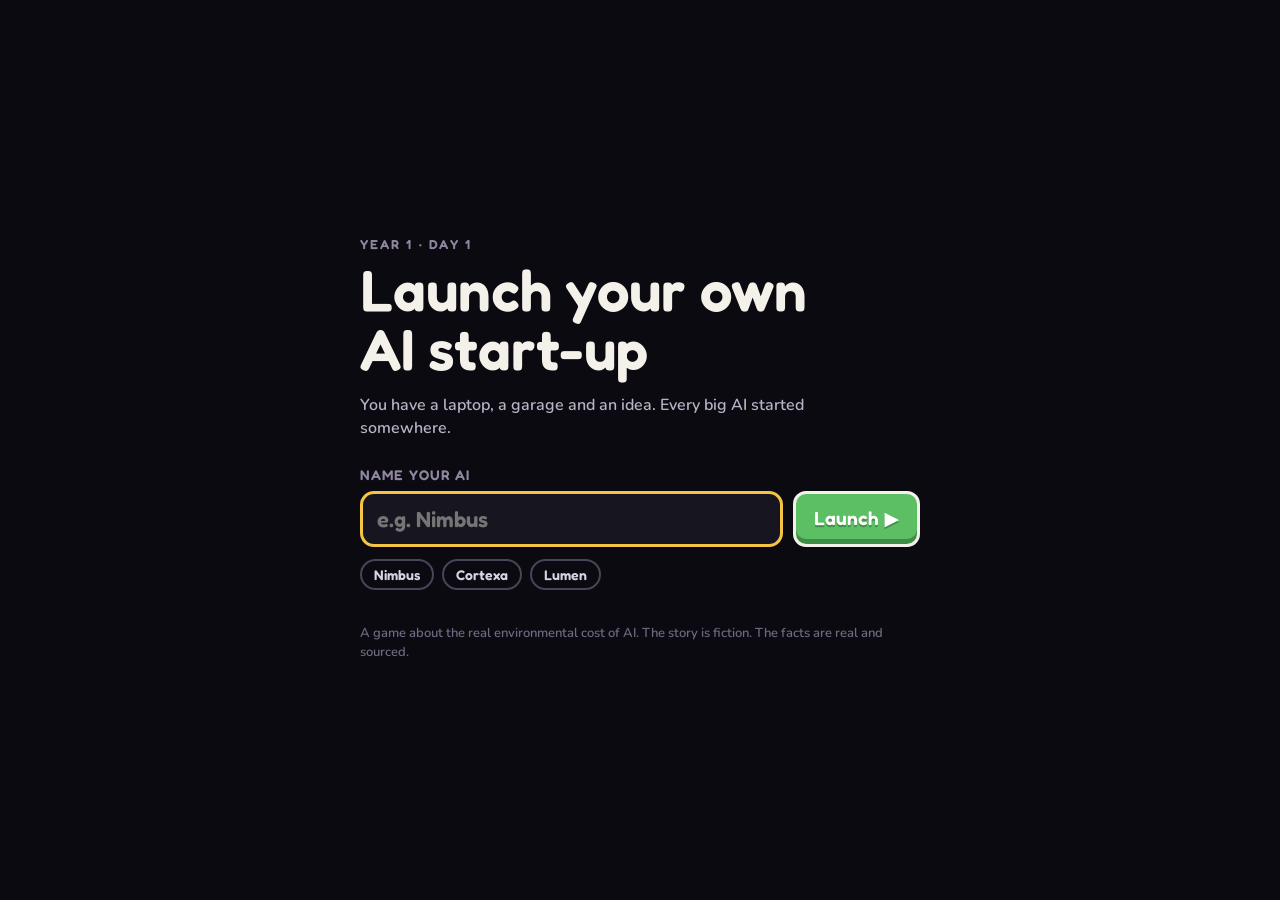
==== commit f0c7df35: "Full-screen world, score-based fines, stronger pollution visuals, cleaner panels - The world fills t" ====
--- a/index.html
+++ b/index.html
@@ -10,6 +10,7 @@
   <link rel="stylesheet" href="https://fonts.googleapis.com/css2?family=Fredoka:wght@500;600;700&family=Nunito:wght@600;700;800&display=swap" />
   <link rel="stylesheet" href="css/style.css" />
   <link rel="stylesheet" href="css/screens.css" />
+  <link rel="stylesheet" href="css/layout.css" />
 </head>
 <body>
   <div class="start" id="start">
@@ -38,11 +39,19 @@
     <p class="intro-caption" id="introCaption"></p>
   </div>
 
+  <div class="world" id="world" hidden>
+    <svg class="scene" id="scene" viewBox="-180 -110 1440 900" preserveAspectRatio="xMidYMid meet" role="img" aria-label="Your company and the world around it"></svg>
+    <button class="bubble" id="bubble">
+      <span class="bubble-label">Incoming prompt</span>
+      <span class="bubble-text" id="promptText"></span>
+      <span class="bubble-cta">Tap to answer <b id="clickVal">+$1</b></span>
+    </button>
+  </div>
+
   <div class="app" id="app" hidden>
     <header class="hud">
       <div class="chips">
-        <div class="chip"><span class="ico" style="background:var(--mint-soft)" data-icon="cash"></span><span><b id="cash">$0</b><small id="rate">+$0/s</small></span></div>
-        <div class="chip"><span class="ico" style="background:var(--blue-soft)" data-icon="users"></span><span><b id="users">0</b><small>users</small></span></div>
+        <div class="chip big" id="cashChip"><span class="ico" style="background:var(--mint-soft)" data-icon="cash"></span><span><b id="cash">$0</b><small id="rate">+$0/s</small></span></div>
         <div class="chip"><span class="ico" style="background:var(--gold-soft)" data-icon="bolt"></span><span><b id="power">0 W</b><small>power draw</small></span></div>
       </div>
       <div class="stagecard">
@@ -50,7 +59,7 @@
         <div class="bar"><span id="stageBar"></span><em id="stageLabel"></em></div>
         <button class="buy gold move-btn" id="moveBtn">Move on →</button>
       </div>
-      <div class="chip"><span class="ico" style="background:#fff" data-icon="clock"></span><span><b id="day">Day 1</b><small id="year">Year 1</small></span></div>
+      <div class="hud-spacer"></div>
     </header>
 
     <aside class="left" aria-label="Ranking, goal and sustainability">
@@ -59,25 +68,15 @@
       <article class="card sus" id="sus"></article>
     </aside>
 
-    <section class="play" aria-label="Your company">
-      <div class="stage" id="stage">
-        <svg class="scene" id="scene" viewBox="0 0 960 690" role="img" aria-label="Your company and the world around it"></svg>
-        <button class="bubble" id="bubble">
-          <span class="bubble-label">Incoming prompt</span>
-          <span class="bubble-text" id="promptText"></span>
-          <span class="bubble-cta">Tap to answer <b id="clickVal">+$1</b></span>
-        </button>
-        <div class="ticker" aria-label="News">
-          <span class="ticker-tag">NEWS</span>
-          <div class="ticker-track"><p id="tickerText"></p></div>
-        </div>
-      </div>
-    </section>
-
     <aside class="shop" aria-label="Shop">
       <nav class="tabs" id="tabs" role="tablist"></nav>
       <div class="panel" id="panel"></div>
     </aside>
+  </div>
+
+  <div class="newsbar" id="newsbar" hidden aria-label="News">
+    <span class="ticker-tag">NEWS</span>
+    <div class="ticker-track"><p id="tickerText"></p></div>
   </div>
 
   <div class="modal hidden" id="modal" role="dialog" aria-modal="true"><div class="modal-card card" id="modalCard"></div></div>
--- a/css/layout.css
+++ b/css/layout.css
@@ -0,0 +1,71 @@
+/* Full-screen world with panels floating on top, and a news bar along the bottom. */
+html, body { background: #9fd8f2; }
+body { padding: 0; min-height: 100vh; overflow-x: hidden; }
+
+.world { position: fixed; inset: 0; z-index: 0; overflow: hidden; background: #9fd8f2; }
+.world[hidden] { display: none; }
+.world .scene { position: absolute; inset: 0; width: 100%; height: 100%; display: block; overflow: visible; }
+.world .bubble { z-index: 2; }
+.world .floater { z-index: 3; }
+
+.app { position: relative; z-index: 1; max-width: none; margin: 0; min-height: 100vh; align-content: start;
+  padding: 12px max(16px, env(safe-area-inset-right, 0px)) 80px max(16px, env(safe-area-inset-left, 0px));
+  grid-template-columns: 300px minmax(0, 1fr) 390px; grid-template-areas: "hud hud hud" "left . shop"; pointer-events: none; }
+.app > *, .hud > * { pointer-events: auto; }
+.hud { pointer-events: none; }
+.hud-spacer { flex: 0 0 200px; pointer-events: none; }
+.chip.big b { font-size: 26px; }
+.chip.big .ico { width: 42px; height: 42px; }
+.chip.flash { background: #fde3dc; animation: shake .4s; }
+@keyframes shake { 25% { transform: translateX(-4px); } 75% { transform: translateX(4px); } }
+.left { align-self: start; max-height: calc(100vh - 175px); overflow-y: auto; padding-bottom: 4px; }
+.shop { align-self: start; }
+.panel-body { max-height: calc(100vh - 250px); }
+
+/* Compact cards */
+.rank-big b { font-size: 40px; }
+.rank-list { font-size: 14px; }
+.sus-score { display: flex; align-items: center; gap: 10px; margin: 2px 0 6px; }
+.sus-score svg { width: 96px; flex: none; }
+.sus-score b { font: 600 44px/1 var(--display); }
+.sus-score .pill { display: inline-block; margin-top: 4px; }
+.sus-fines { margin: 4px 0 8px; padding: 6px 10px; border: 2.5px solid var(--ink); border-radius: 12px; font-size: 13.5px; font-weight: 800; background: var(--mint-soft); }
+.sus-fines.bad { background: #fde3dc; color: var(--coral-dark); }
+.sus-size { margin: 0 0 8px; font-size: 12.5px; color: var(--muted); }
+.item h3 { font-size: 17px; }
+.item .earn-line { margin: 2px 0 5px; font-size: 13.5px; font-weight: 800; color: var(--go-dark); }
+.owned-line { margin: 2px 0 0; font-size: 12.5px; color: var(--muted); text-align: center; }
+.fact.unread { display: flex; justify-content: space-between; align-items: center; gap: 10px; }
+.fact.unread h3 { margin: 0; }
+.fact.unread .buy { margin: 0; flex: none; }
+
+/* News bar */
+.newsbar { position: fixed; left: 0; right: 0; bottom: 0; z-index: 3; height: 60px; display: flex; align-items: center; overflow: hidden;
+  background: var(--paper); border-top: 3px solid var(--ink); padding-bottom: env(safe-area-inset-bottom, 0px); }
+.newsbar[hidden] { display: none; }
+.newsbar .ticker-tag { align-self: stretch; display: grid; place-items: center; padding: 0 22px; background: var(--coral); color: #fff; border-right: 3px solid var(--ink); font: 600 20px/1 var(--display); letter-spacing: .08em; }
+.newsbar .ticker-track { flex: 1; overflow: hidden; white-space: nowrap; }
+.newsbar .ticker-track p { display: inline-block; margin: 0; font: 800 19px/1 var(--body); animation: tick 75s linear infinite; }
+
+/* Toast for fines */
+.toast.fine { background: #fde3dc; }
+.toast.fine b { color: var(--coral-dark); font-size: 20px; }
+
+@media (max-width: 1240px) {
+  .app { grid-template-columns: 270px minmax(0, 1fr) 340px; grid-template-areas: "hud hud hud" "left . shop"; }
+  .hud-spacer { display: none; }
+}
+@media (max-width: 900px) {
+  .world { position: relative; height: 58vh; }
+  .app { pointer-events: auto; min-height: 0; grid-template-columns: minmax(0, 1fr); grid-template-areas: "hud" "left" "shop"; padding-bottom: 70px; }
+  .left, .panel-body { max-height: none; }
+  .left { grid-template-columns: minmax(0, 1fr); }
+  .newsbar { height: 46px; }
+  .newsbar .ticker-tag { font-size: 14px; padding: 0 12px; }
+  .newsbar .ticker-track p { font-size: 15px; }
+}
+@media (prefers-reduced-motion: reduce) { .newsbar .ticker-track p { animation: none; } }
+
+/* Notices sit just above the news bar, away from the HUD. */
+.toasts { top: auto; bottom: 74px; }
+@media (max-width: 900px) { .toasts { bottom: 56px; } }
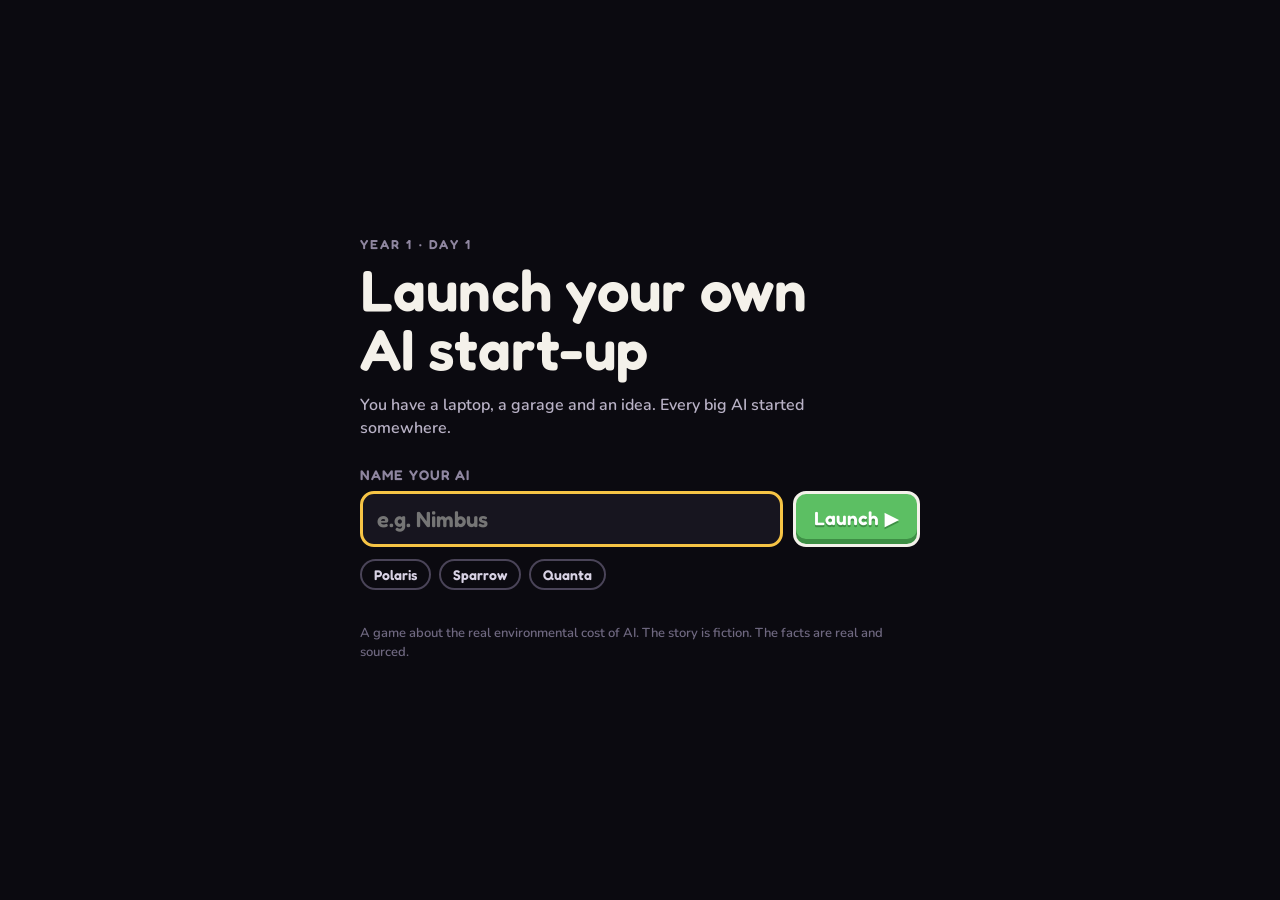
==== commit faee0dff: "Add stats dashboard and developer mode for presentations - Dashboard (top-right button): quiz answer" ====
--- a/index.html
+++ b/index.html
@@ -59,7 +59,7 @@
         <div class="bar"><span id="stageBar"></span><em id="stageLabel"></em></div>
         <button class="buy gold move-btn" id="moveBtn">Move on →</button>
       </div>
-      <div class="hud-spacer"></div>
+      <button class="chip dash-btn" id="dashBtn"><span class="ico" style="background:var(--blue-soft)" data-icon="chart"></span><span><b>Dashboard</b><small>your stats</small></span></button>
     </header>
 
     <aside class="left" aria-label="Ranking, goal and sustainability">
@@ -80,6 +80,7 @@
   </div>
 
   <div class="modal hidden" id="modal" role="dialog" aria-modal="true"><div class="modal-card card" id="modalCard"></div></div>
+  <div class="dash hidden" id="dash" role="dialog" aria-modal="true" aria-label="Dashboard"></div>
   <div class="ending hidden" id="ending"></div>
   <div class="toasts" id="toasts" aria-live="polite"></div>
 
@@ -92,6 +93,8 @@
   <script src="js/scenes/datacenter.js"></script>
   <script src="js/scenes/world.js"></script>
   <script src="js/ui.js"></script>
+  <script src="js/dashboard.js"></script>
+  <script src="js/dev.js"></script>
   <script src="js/screens.js"></script>
 </body>
 </html>
--- a/css/layout.css
+++ b/css/layout.css
@@ -69,3 +69,70 @@
 /* Notices sit just above the news bar, away from the HUD. */
 .toasts { top: auto; bottom: 74px; }
 @media (max-width: 900px) { .toasts { bottom: 56px; } }
+
+/* Dashboard button (top right) */
+.dash-btn { cursor: pointer; font: inherit; color: inherit; }
+.dash-btn:hover { background: var(--blue-soft); }
+
+/* Dashboard */
+.dash { position: fixed; inset: 0; z-index: 210; overflow-y: auto; background: rgba(43, 36, 51, .6); padding: 20px max(16px, env(safe-area-inset-right, 0px)) 90px max(16px, env(safe-area-inset-left, 0px)); }
+.dash.hidden { display: none; }
+.dash-inner { width: min(1120px, 100%); margin: 0 auto; display: grid; gap: 14px; }
+.dash-head { display: flex; align-items: center; justify-content: space-between; gap: 12px; flex-wrap: wrap; padding: 12px 16px; }
+.dash-head h2 { margin: 2px 0 0; font: 600 28px/1.1 var(--display); }
+.dash-toggle button { padding: 7px 10px; }
+.kpis { display: grid; grid-template-columns: repeat(auto-fit, minmax(160px, 1fr)); gap: 12px; }
+.kpi { padding: 12px 14px; }
+.kpi b { display: block; margin: 4px 0 2px; font: 600 32px/1 var(--display); font-variant-numeric: tabular-nums; }
+.kpi small { color: var(--muted); font-size: 12.5px; font-weight: 700; }
+.kpi.good { background: var(--mint-soft); }
+.kpi.bad { background: #fde3dc; }
+.dash-grid { display: grid; grid-template-columns: repeat(2, minmax(0, 1fr)); gap: 14px; align-items: start; }
+.dash-card { padding: 14px 16px; min-width: 0; }
+.dash-card.wide { grid-column: 1 / -1; }
+.dash-card h3 { margin: 0 0 10px; font: 600 19px/1.2 var(--display); }
+.split { display: flex; gap: 2px; height: 30px; margin-bottom: 12px; border: 2.5px solid var(--ink); border-radius: 10px; overflow: hidden; background: #fff; }
+.split .seg { display: grid; place-items: center; font: 600 14px var(--display); color: #fff; min-width: 70px; }
+.split .seg.ok { background: #3e8f45; }
+.split .seg.no { background: #c4573f; }
+.table-wrap { overflow-x: auto; }
+.qtable { width: 100%; border-collapse: collapse; font-size: 13.5px; }
+.qtable th { text-align: left; font: 600 12px var(--display); letter-spacing: .06em; text-transform: uppercase; color: var(--muted); padding: 6px 8px; border-bottom: 2.5px solid var(--ink); }
+.qtable td { padding: 8px; border-bottom: 1px solid #e6dfd2; vertical-align: top; }
+.res { display: inline-block; white-space: nowrap; font: 600 12.5px/1 var(--display); padding: 4px 8px; border-radius: 999px; border: 2px solid var(--ink); }
+.res.ok { background: var(--mint-soft); }
+.res.no { background: #fde3dc; }
+.big-mini { height: 24px; margin-bottom: 10px; }
+.big-mini > span { background: var(--go); }
+.factlist { list-style: none; margin: 0; padding: 0; display: grid; gap: 4px; font-size: 13.5px; max-height: 420px; overflow-y: auto; }
+.factlist li { display: grid; grid-template-columns: 86px 1fr; gap: 8px; align-items: center; padding: 3px 0; }
+.fstat { font: 600 11.5px/1 var(--display); text-align: center; padding: 4px 6px; border-radius: 999px; border: 2px solid var(--ink); background: #fff; }
+.factlist li.read .fstat { background: var(--mint-soft); }
+.factlist li.locked { color: var(--muted); }
+.chart-wrap { position: relative; }
+.chart { width: 100%; height: auto; display: block; }
+.ch-tick { font: 600 11px var(--body); fill: var(--muted); }
+.ch-zone { font: 700 11px var(--body); fill: var(--ink); opacity: .6; }
+.chart-tip { position: absolute; pointer-events: none; background: #fff; border: 2px solid var(--ink); border-radius: 8px; padding: 4px 8px; font-size: 12px; white-space: nowrap; box-shadow: 0 2px 0 var(--ink); }
+.chart-tip b { font-family: var(--display); }
+.bars { display: grid; gap: 8px; }
+.bar-row { display: grid; grid-template-columns: 120px 1fr 56px; gap: 8px; align-items: center; font-size: 13.5px; }
+.bar-row b { font-family: var(--display); text-align: right; font-variant-numeric: tabular-nums; }
+.bar-track { height: 16px; background: #efe8db; border-radius: 4px; }
+.bar-fill { height: 100%; background: #5b8ef0; border-radius: 0 4px 4px 0; }
+.dec { display: grid; gap: 2px; padding: 6px 0; border-bottom: 1px solid #e6dfd2; font-size: 13px; }
+.dec > span:first-child { color: var(--muted); font-weight: 800; font-size: 12px; }
+.dec .chip-s { justify-self: start; }
+.dash-line { margin: 0 0 10px; }
+@media (max-width: 760px) { .dash-grid { grid-template-columns: minmax(0, 1fr); } .bar-row { grid-template-columns: 90px 1fr 50px; } }
+
+/* Developer bar */
+.devbar { display: flex; flex-wrap: wrap; align-items: center; gap: 4px; margin-top: 8px; padding-top: 8px; border-top: 2px dashed var(--ink); }
+.devbar button { border: 2px solid var(--ink); border-radius: 8px; background: #fff; padding: 3px 8px; font: 600 12.5px/1.2 var(--display); }
+.devbar button:hover, .devbar button.on { background: var(--gold); }
+.devtag { font: 600 11px/1 var(--display); letter-spacing: .1em; background: var(--ink); color: var(--paper); padding: 4px 6px; border-radius: 6px; }
+.devlabel { font: 700 11.5px var(--body); color: var(--muted); margin-left: 2px; }
+.devsep { width: 1px; height: 18px; background: var(--ink); opacity: .25; margin: 0 2px; }
+
+/* Notices stack inside their container (overrides the mock-up's single-toast style). */
+.toasts .toast { position: relative; top: auto; left: auto; transform: none; transition: none; max-width: none; width: 100%; }
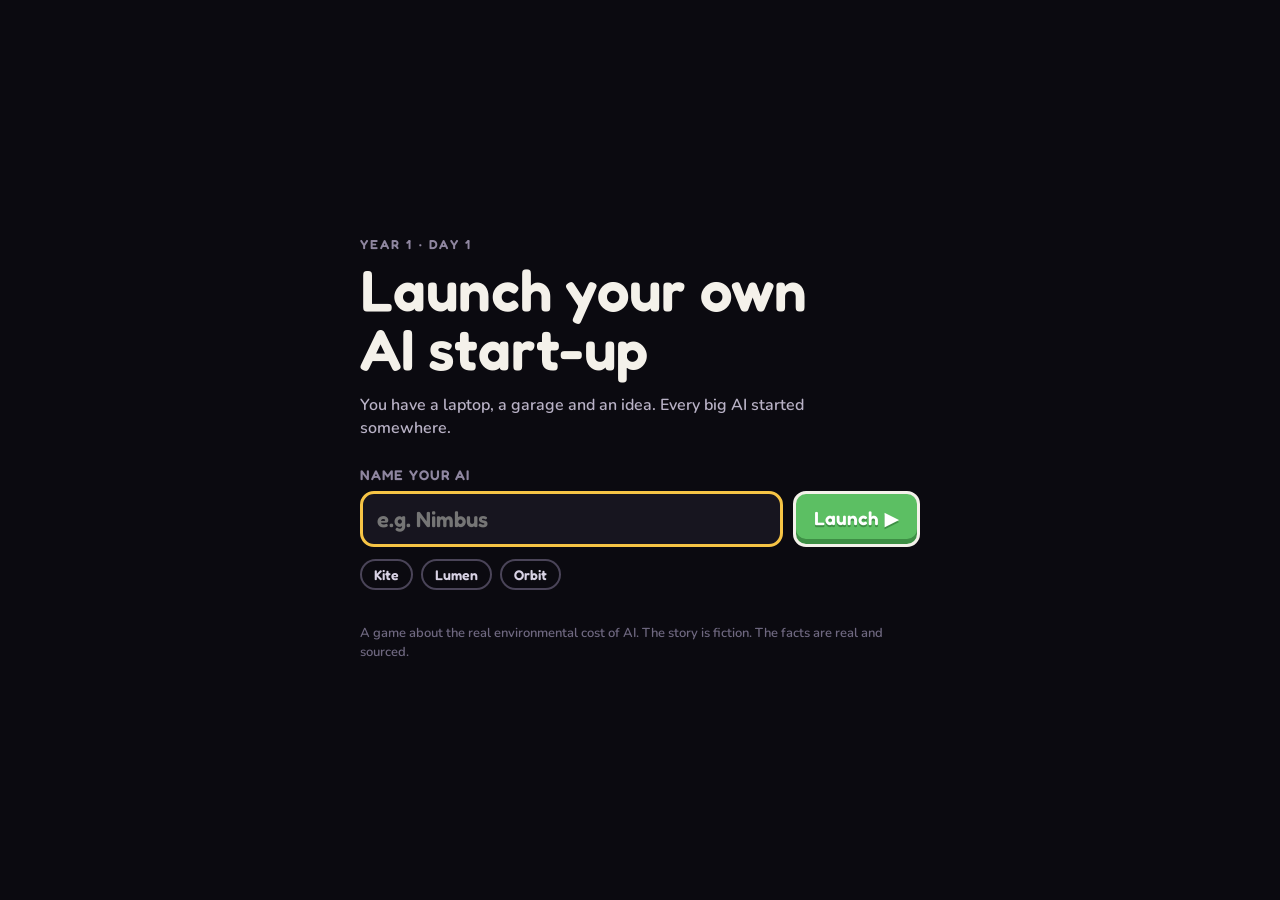
==== commit a2131d2a: "Mobile layout: slim fixed top bar, pinned scene, stacked panels, readable dashboard Co-Authored-By: " ====
--- a/index.html
+++ b/index.html
@@ -11,6 +11,7 @@
   <link rel="stylesheet" href="css/style.css" />
   <link rel="stylesheet" href="css/screens.css" />
   <link rel="stylesheet" href="css/layout.css" />
+  <link rel="stylesheet" href="css/mobile.css" />
 </head>
 <body>
   <div class="start" id="start">
--- a/css/mobile.css
+++ b/css/mobile.css
@@ -0,0 +1,127 @@
+/* Phones and small tablets: slim top bar, scene pinned under it, panels scroll below. */
+@media (max-width: 900px) {
+  body { padding-top: var(--hudh, 64px); padding-bottom: 44px; }
+
+  /* Top bar: cash · progress · dashboard */
+  .hud { position: fixed; top: 0; left: 0; right: 0; z-index: 6; display: grid; grid-template-columns: auto minmax(0, 1fr) auto; align-items: center; gap: 8px;
+    padding: max(6px, env(safe-area-inset-top, 0px)) max(10px, env(safe-area-inset-right, 0px)) 6px max(10px, env(safe-area-inset-left, 0px));
+    background: var(--paper); border-bottom: 3px solid var(--ink); pointer-events: auto; }
+  .hud .chips { flex-wrap: nowrap; }
+  .hud .chips .chip:not(.big) { display: none; }
+  .chip, .chip.big { padding: 3px 10px 3px 3px; box-shadow: none; }
+  .chip.big .ico, .ico { width: 30px; height: 30px; }
+  .chip.big b { font-size: 18px; }
+  .chip small { display: block; font-size: 10.5px; }
+  .stagecard { order: 0; max-width: none; padding: 4px 8px 6px; box-shadow: none; border-radius: 12px; min-width: 0; }
+  .stagecard h1 { font-size: 15px; white-space: nowrap; overflow: hidden; text-overflow: ellipsis; }
+  .stagecard .step { display: none; }
+  .stagecard .bar { height: 18px; margin-top: 3px; }
+  .stagecard .bar em { font-size: 11px; }
+  .move-btn.show { margin-top: 6px; font-size: 14px; padding: 6px 8px 9px; }
+  .dash-btn { padding: 3px; }
+  .dash-btn > span:last-child { display: none; }
+
+  /* The scene stays visible while the panels scroll under it */
+  .world { position: sticky; top: var(--hudh, 64px); height: 42vh; min-height: 270px; z-index: 2; border-bottom: 3px solid var(--ink); }
+  .bubble { max-width: 62%; padding: 5px 9px 7px; border-width: 2.5px; border-radius: 13px; }
+  .bubble-label { display: none; }
+  .bubble-text { font-size: 13px; }
+  .bubble-cta { font-size: 11px; }
+  .floater { font-size: 17px; }
+
+  /* Panels: goal + rank side by side, then sustainability, then the shop */
+  .app { min-height: 0; padding: 12px max(12px, env(safe-area-inset-right, 0px)) 16px max(12px, env(safe-area-inset-left, 0px));
+    grid-template-columns: minmax(0, 1fr) minmax(0, 1fr); grid-template-areas: "goal rank" "sus sus" "shop shop"; gap: 10px; pointer-events: auto; }
+  .left { display: contents; }
+  #goal { grid-area: goal; }
+  #rankCard { grid-area: rank; }
+  #sus { grid-area: sus; }
+  .shop { grid-area: shop; }
+  .card { box-shadow: 0 3px 0 var(--ink); }
+  .goal { padding: 8px 10px 10px; }
+  .goal h3 { font-size: 14px; margin: 6px 0; }
+  .goal-reward { font-size: 11px; }
+  .tag { font-size: 10.5px; padding: 4px 6px; }
+  .rank-card { padding: 8px 10px; }
+  .rank-top .fict { display: none; }
+  .rank-big b { font-size: 30px; }
+  .rank-list li:not(.you) { display: none; }
+  .rank-list li.you { grid-template-columns: 1fr; font-size: 12.5px; }
+  .rank-list li.you span:first-child { display: none; }
+  .impact { padding: 8px 10px; }
+  .sus { padding: 8px 12px 10px; }
+  .sus-score svg { width: 74px; }
+  .sus-score b { font-size: 34px; }
+  .sus-score { margin: 0 0 4px; }
+  .sus .fp-list, .sus-size { display: none; }
+  .sus-fines { margin: 4px 0 0; font-size: 12.5px; }
+  .sus .buy { margin-top: 8px; }
+
+  /* Shop */
+  .shop { grid-template-columns: minmax(0, 1fr); }
+  .tabs { flex-direction: row; padding-top: 0; gap: 6px; }
+  .tab { width: auto; flex: 1; height: 46px; border-radius: 12px; }
+  .tab svg { width: 26px; height: 26px; }
+  .tab[aria-selected="true"] { transform: translateY(4px); }
+  .panel-head { padding: 8px 12px; }
+  .panel-head h2 { font-size: 18px; }
+  .panel-body { max-height: none; padding: 10px; }
+  .item { grid-template-columns: 52px minmax(0, 1fr) auto; gap: 8px; padding: 7px; }
+  .thumb { width: 52px; height: 52px; }
+  .thumb > svg { width: 50px; height: 40px; }
+  .item h3 { font-size: 15px; }
+  .earn-line { font-size: 12.5px; }
+  .buy { min-width: 70px; font-size: 15px; padding: 7px 8px 10px; }
+
+  /* News bar and notices */
+  .newsbar { height: 40px; }
+  .newsbar .ticker-tag { font-size: 13px; padding: 0 10px; }
+  .newsbar .ticker-track p { font-size: 14px; }
+  .toasts { bottom: 50px; width: calc(100% - 24px); }
+  .toast { font-size: 12.5px; padding: 6px 10px 6px 6px; }
+  .toast b { font-size: 14px; }
+  .toast > svg { width: 32px; height: 38px; }
+  .toast .t-ico { width: 32px; height: 32px; }
+  .toasts .toast:nth-child(n+2) { display: none; }
+
+  /* Developer bar scrolls sideways instead of wrapping */
+  .devbar { flex-wrap: nowrap; overflow-x: auto; margin-top: 5px; padding-top: 5px; }
+  .devbar button { flex: none; }
+
+  /* Pop-ups */
+  .modal { padding: 10px; align-items: end; }
+  .modal-card { padding: 14px 14px 16px; max-height: calc(100vh - 20px); }
+  .m-ico { width: 44px; height: 44px; }
+  .m-ico svg { width: 26px; height: 26px; }
+  .m-head h2 { font-size: 20px; }
+  .modal-card p, .howto { font-size: 14px; }
+  .opt b { font-size: 15px; }
+  .big-fine { font-size: 32px; }
+}
+
+/* Dashboard on phones */
+.dash { z-index: 260; }
+@media (max-width: 640px) {
+  .dash { padding: 10px 10px 60px; background: #e9e1d2; }
+  .dash-head h2 { font-size: 22px; }
+  .kpis { grid-template-columns: repeat(2, minmax(0, 1fr)); gap: 8px; }
+  .kpi { padding: 10px; }
+  .kpi b { font-size: 24px; }
+  .qtable thead { display: none; }
+  .qtable tr { display: grid; grid-template-columns: minmax(0, 1fr); gap: 3px; padding: 10px 0; border-bottom: 1px solid #e6dfd2; }
+  .qtable td { display: block; padding: 0; border: 0; }
+  .qtable td:nth-child(2) { font-weight: 800; }
+  .qtable td:nth-child(3)::before { content: "Answered: "; color: var(--muted); font-weight: 700; }
+  .qtable td:nth-child(4)::before { content: "Correct answer: "; color: var(--muted); font-weight: 700; }
+  .factlist li { grid-template-columns: 76px minmax(0, 1fr); }
+  .split .seg { min-width: 56px; font-size: 13px; }
+}
+
+/* Start screen: keep everything inside narrow screens */
+.start { grid-template-columns: minmax(0, 1fr); justify-items: center; }
+.start-inner { width: 100%; max-width: 560px; min-width: 0; }
+@media (max-width: 480px) {
+  .start input { font-size: 18px; padding: 10px 12px; }
+  .start .buy { font-size: 16px; padding: 8px 12px 12px; }
+  .start-sub { font-size: 15px; }
+}
